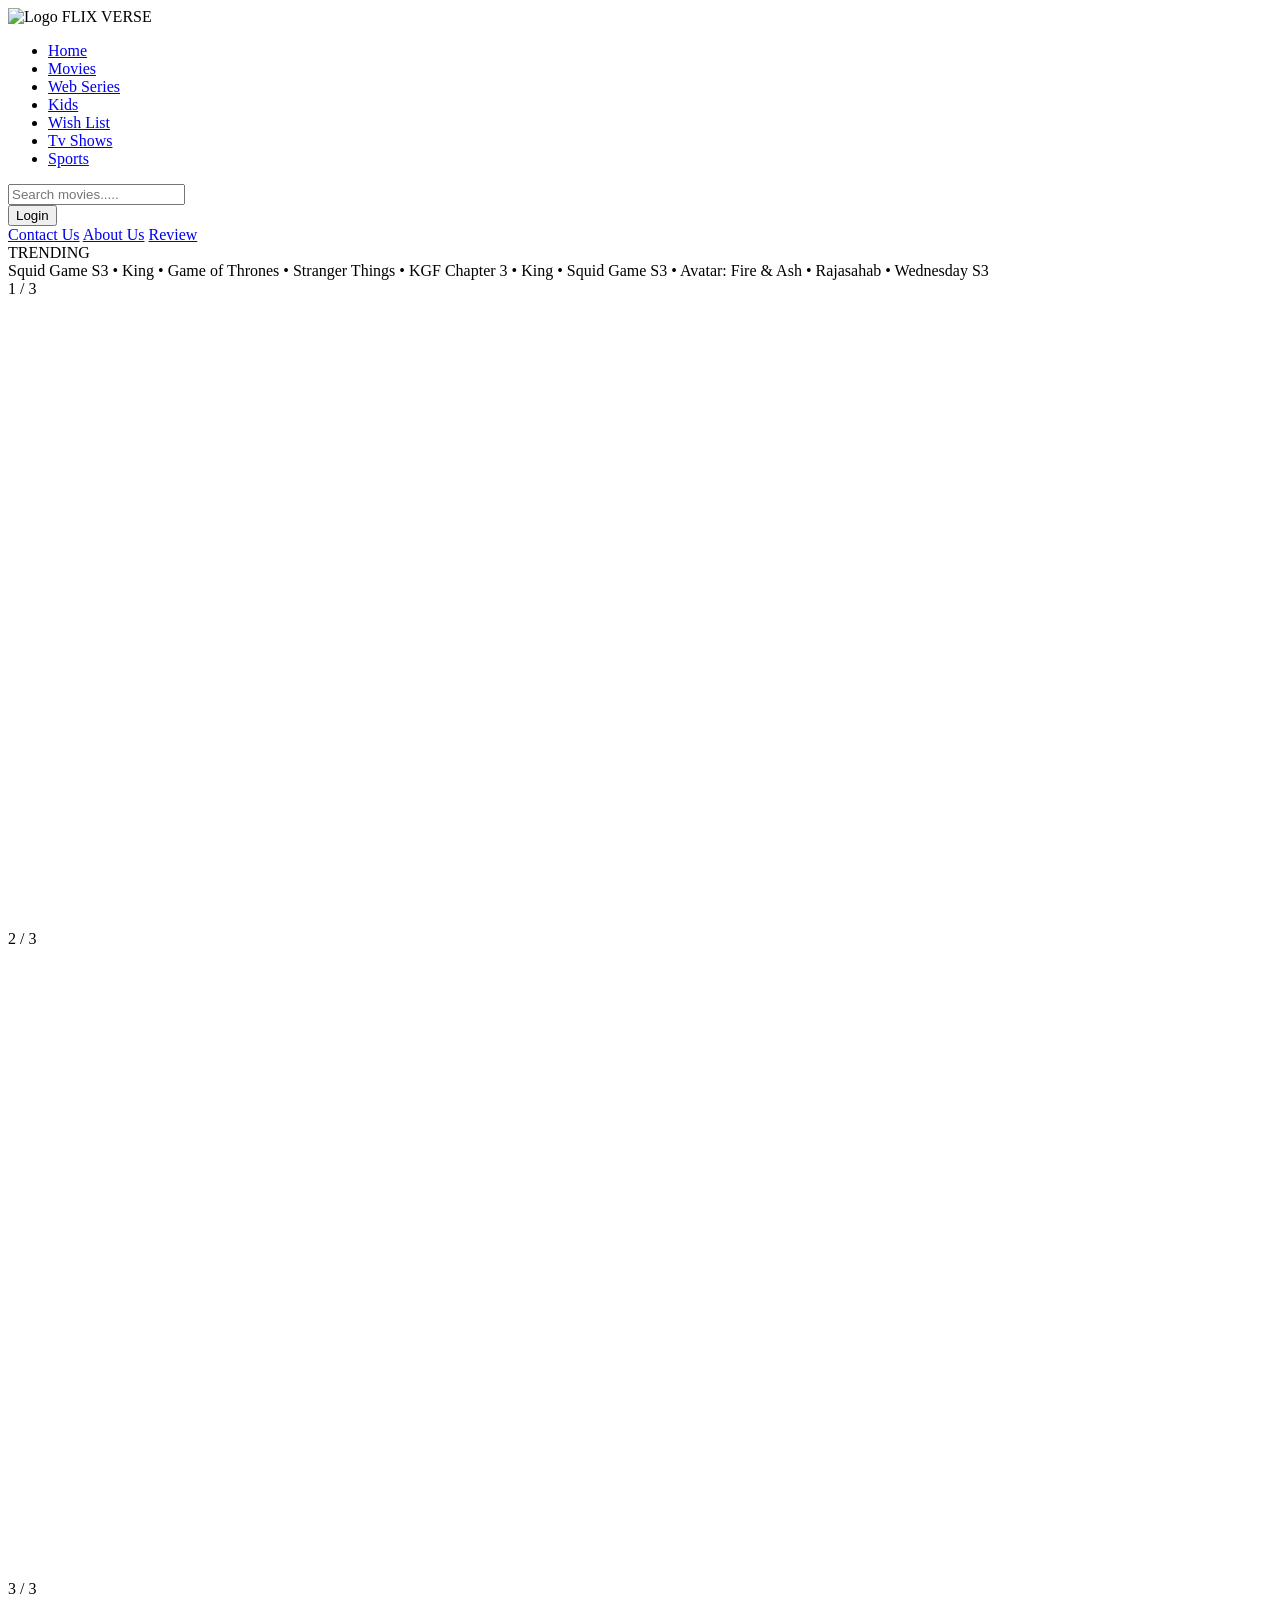
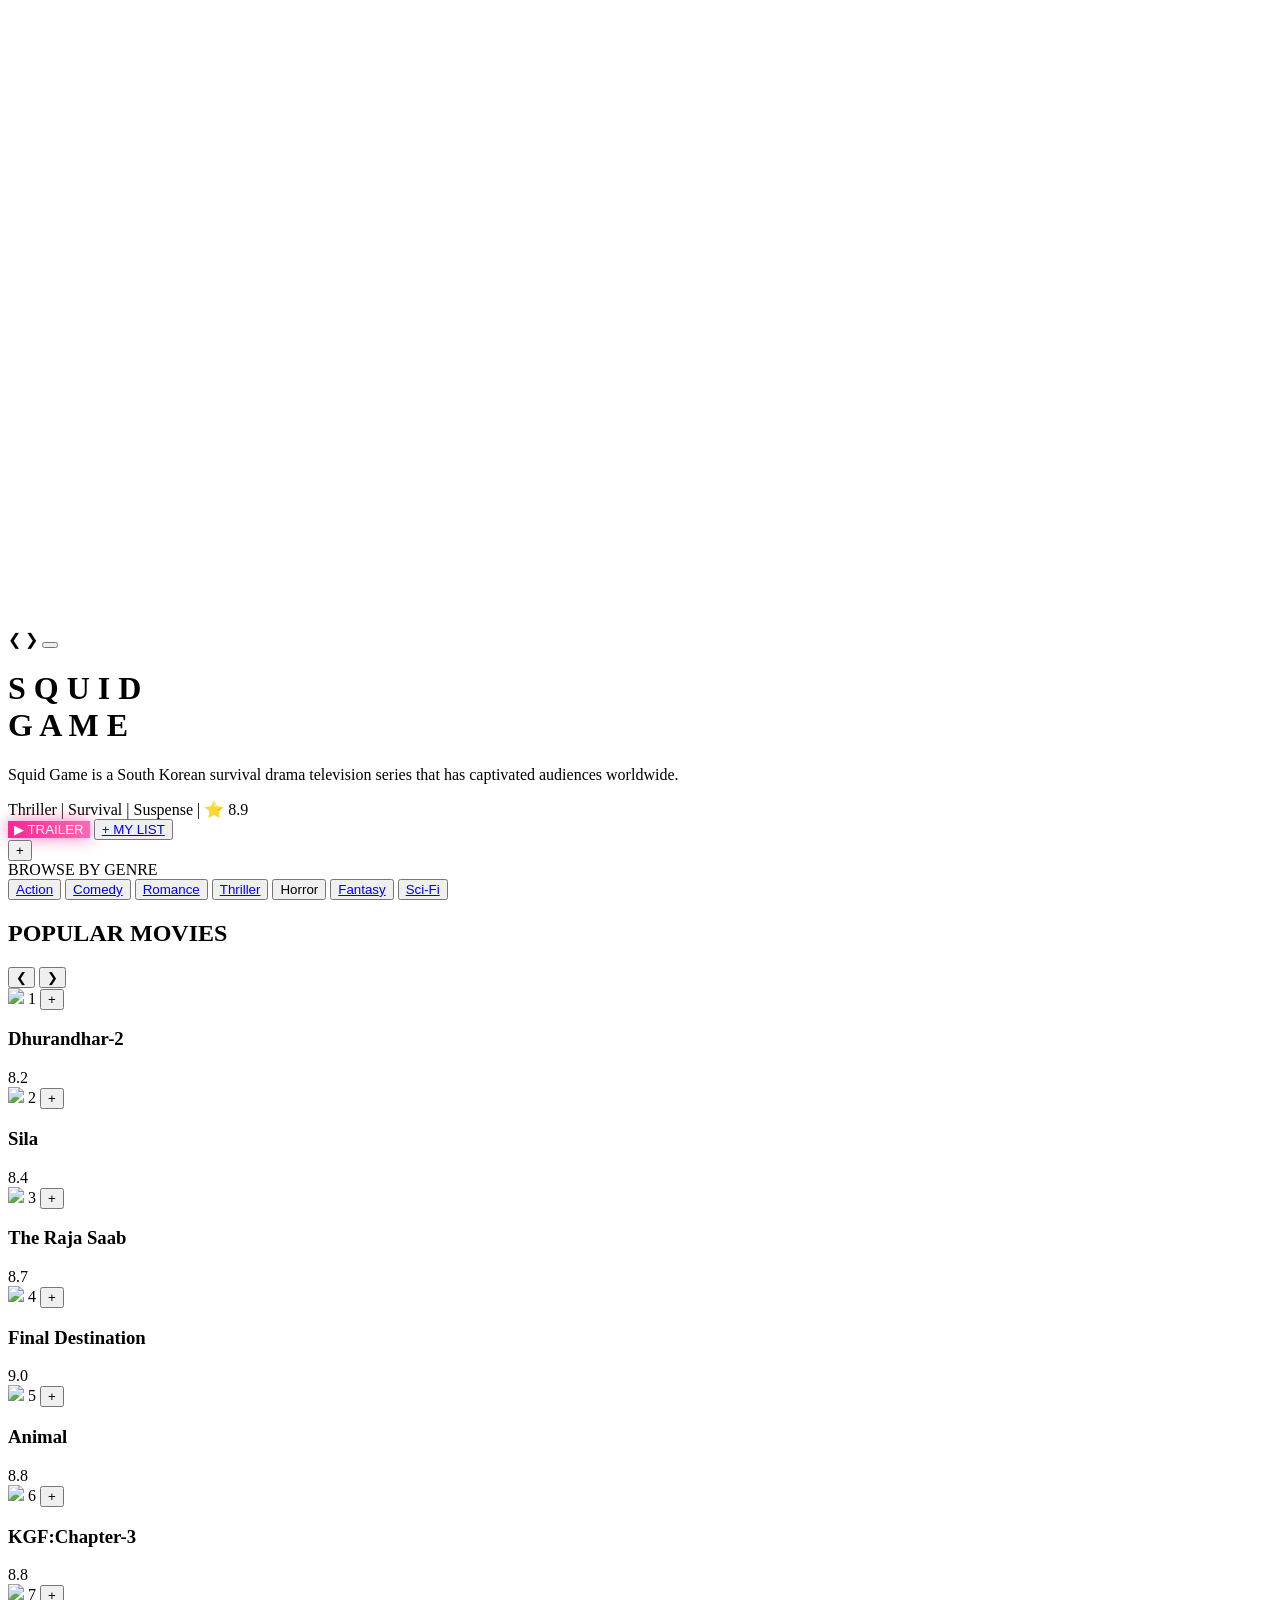
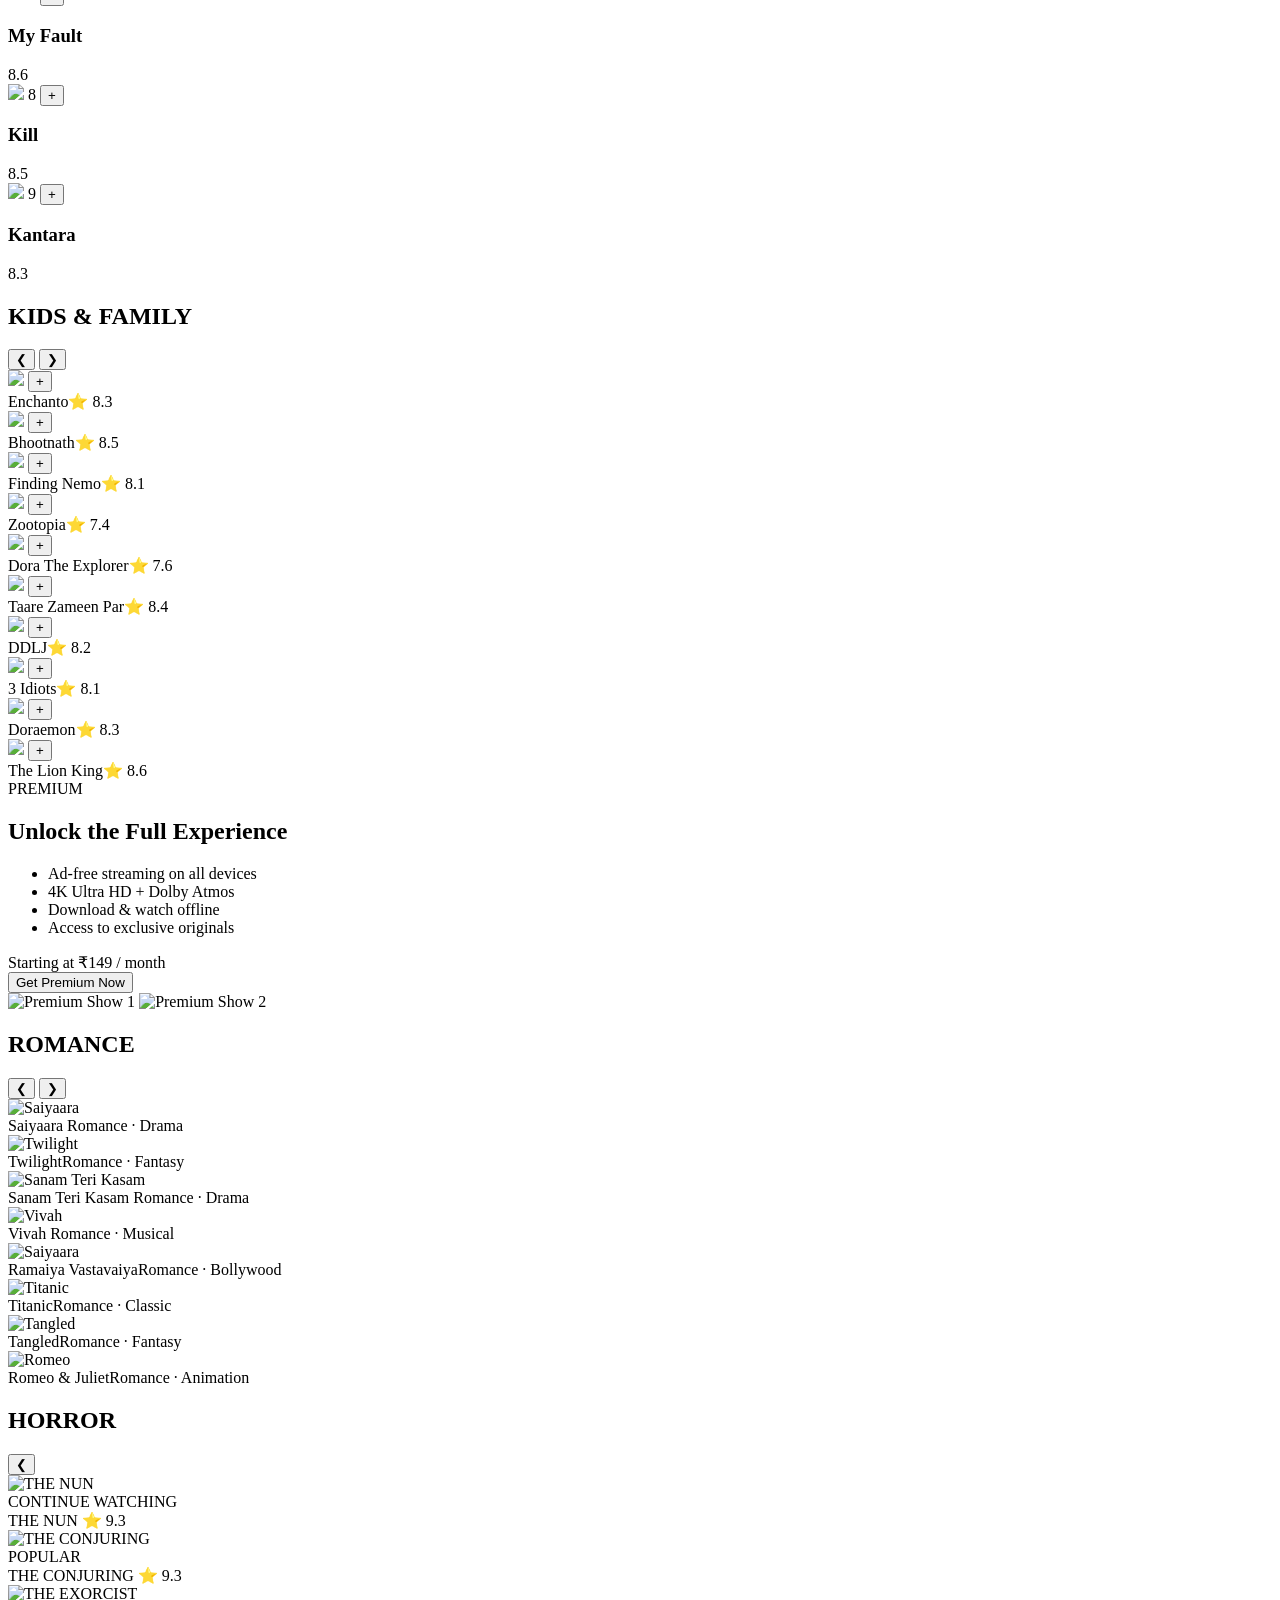
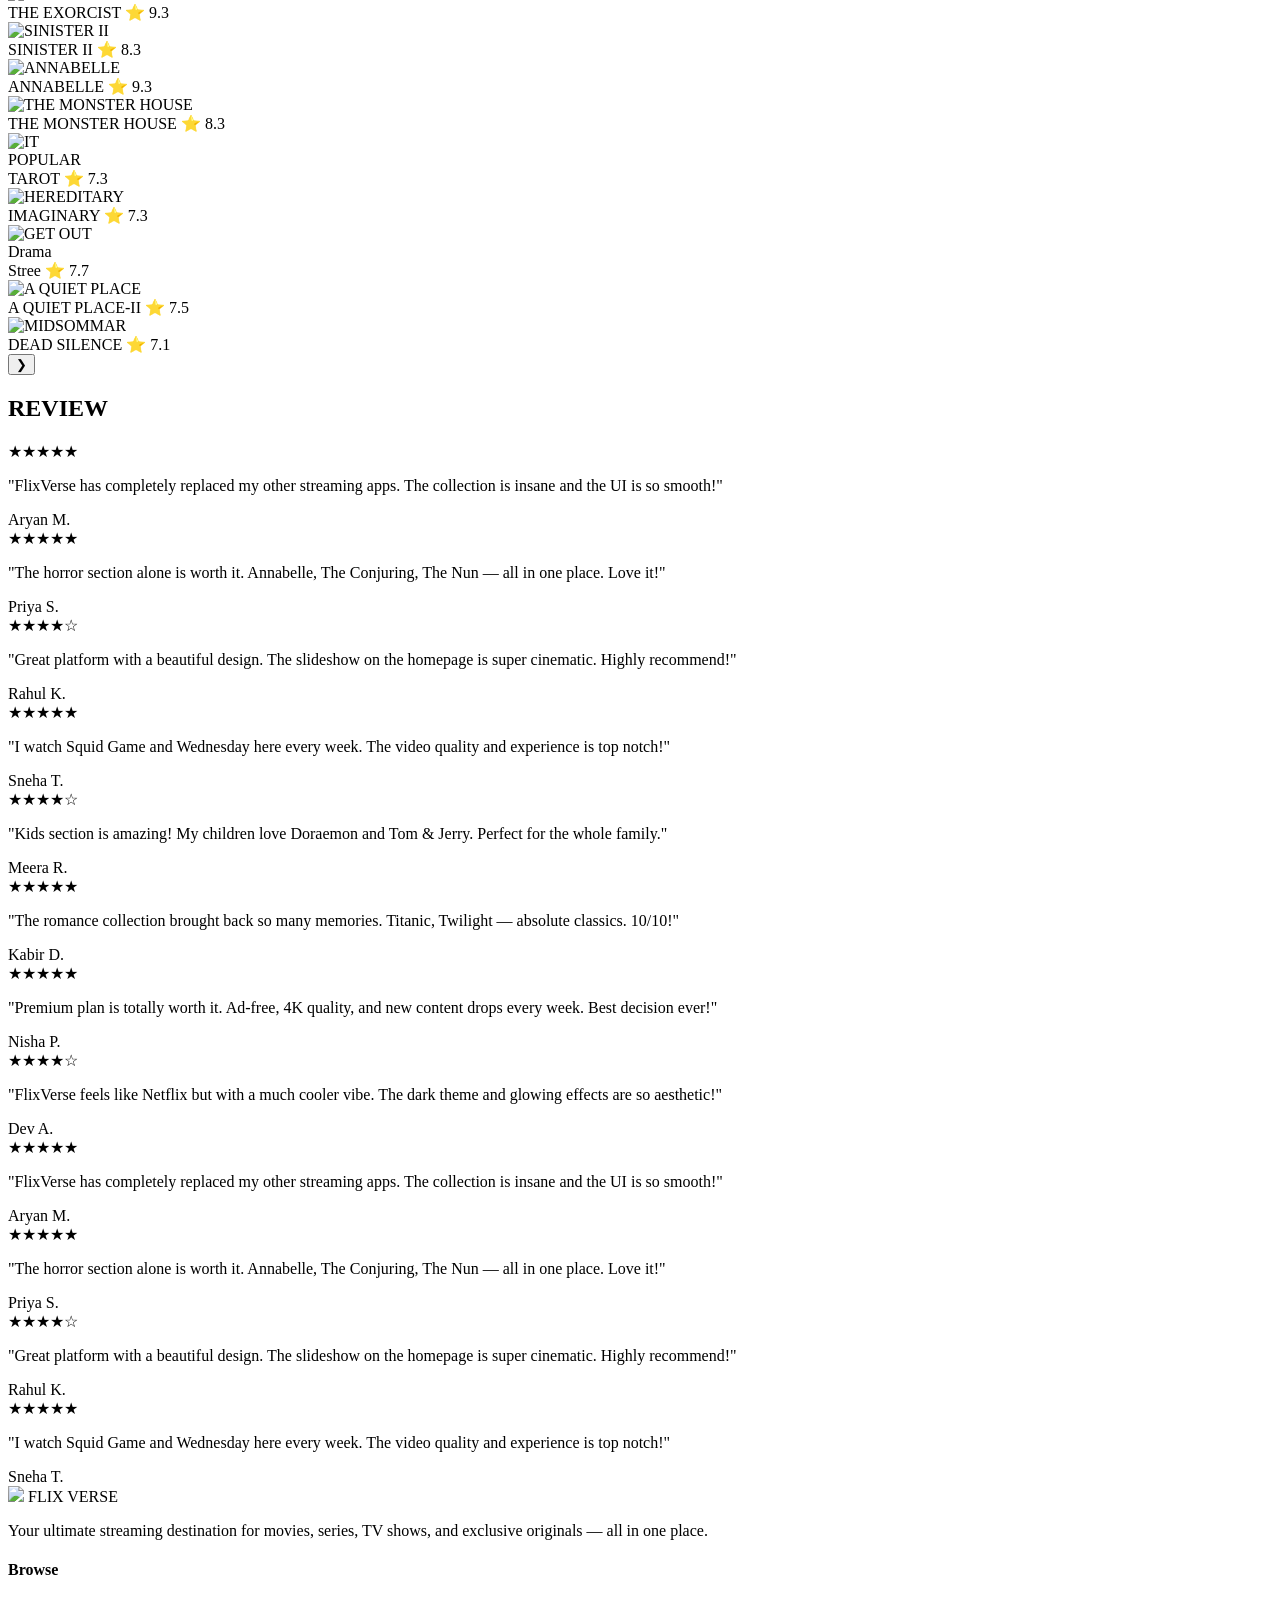
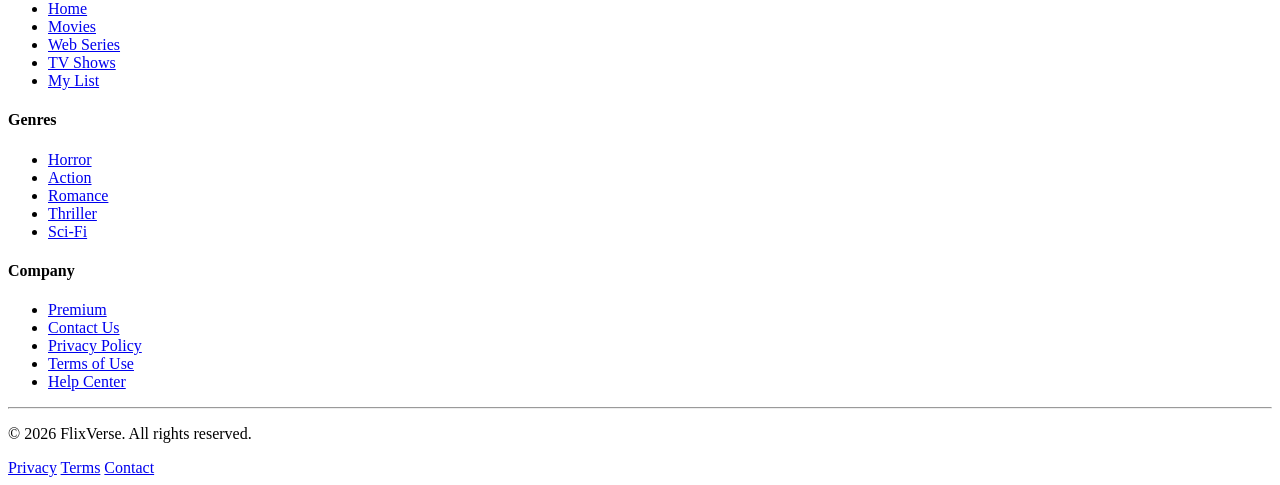
==== Index.html @ ac8c0b28 "Add files via upload" ====
<!DOCTYPE html>
<html lang="en">
<head>
    <title>FLIXVERSE - HOME</title>
    <link rel="stylesheet" href="CSS/Styleindex.css">
    <link rel="stylesheet" href="https://cdnjs.cloudflare.com/ajax/libs/font-awesome/7.0.1/css/all.min.css">
    <link href="https://fonts.googleapis.com/css2?family=Outfit:wght@300;400;600;800&display=swap" rel="stylesheet">
</head>
<body>
    <div class="box1">
        <img src="MEDIA/logo1.png" alt="Logo">
        <span class="flix">FLIX</span>
        <span class="verse">VERSE</span>
    
    <div class="nav">
      <ul>
        <li><a href="#home">Home</a></li>
        <li><a href="HTML/movies.html">Movies</a></li>
        <li id="ws"><a href="HTML/webseries.html">Web Series</a></li>
        <li><a href="HTML/kids.html">Kids</a></li>
        <li><a href="HTML/wishlist.html">Wish List</a></li>
        <li id="tv"><a href="HTML/tvshow.html">Tv Shows</a></li>
        <li><a href="HTML/sports.html">Sports</a></li>
      </ul>
    </div>

    <div class="search-box">
    <i class="fa-solid fa-magnifying-glass search-icon" id="searchToggle" onclick="toggleSearch()"></i>
    <input type="text" class="search-input" id="searchInput" placeholder="Search movies.....">
    </div>

    <div class="icon">
        <button class="btn1" onclick="window.location.href='html/login.html'">Login</button>
    </div>
<div class="menuicon" id="menuIcon" onclick="toggleMenu()">
    <i class="fa-solid fa-bars" id="menuBarsIcon"></i>
    <div class="menu-dropdown" id="menuDropdown">
    <a href="HTML/contact.html"><i class="fa-solid fa-phone"></i> Contact Us</a>
    <a href="HTML/aboutus.html"><i class="fa-solid fa-circle-info"></i> About Us</a>
    <a href="#reviews-section" onclick="scrollToReviews()"><i class="fa-solid fa-star"></i> Review</a>
    </div>
</div>
<!-- ........trending ticker starts............. -->
<div class="trending-ticker">
    <span class="ticker-label"><i class="fa-solid fa-fire"></i> TRENDING</span>
    <div class="ticker-wrap">
    <div class="ticker-track">
        <span>Squid Game S3</span>
        <span>•</span>
        <span>King</span>
        <span>•</span>
        <span>Game of Thrones</span>
        <span>•</span>
        <span>Stranger Things</span>
        <span>•</span>
        <span>KGF Chapter 3</span>
        <span>•</span>
        <span>King</span>
        <span>•</span>
        <span>Squid Game S3</span>
        <span>•</span>
        <span>Avatar: Fire & Ash</span>
        <span>•</span>
        <span>Rajasahab</span>
        <span>•</span>
        <span>Wednesday S3</span>
    </div>
    </div>
</div>
<!-- ...............trending tickers ends............. -->
<!-- ...........slide show starts............ -->
 <div class="box2">
  <div class="slideshow-container">
   <div class="mySlides fade">
    <div class="numbertext">1 / 3</div>
    <video src="MEDIA/squid game.MP4" autoplay muted id="video1" width="100%" height="100%" style="object-fit:cover;display:block;"></video>
    </div>

    <div class="mySlides fade">
     <div class="numbertext">2 / 3</div>
     <video src="MEDIA/kungfu4.MP4" muted id="video2" width="100%" height="100%" style="object-fit:cover;display:block;"></video>
    </div>

    <div class="mySlides fade">
     <div class="numbertext">3 / 3</div>
     <video src="MEDIA/wednesday.MOV" muted id="video3" width="100%" height="100%" style="object-fit:cover;display:block;"></video>
    </div>
    <a class="prev" onclick="changeHeroSlide(-1)">&#10094;</a>
    <a class="next" onclick="changeHeroSlide(1)">&#10095;</a>

    <!-- Audio toggle button -->
    <button class="slide-audio-btn" id="audioToggleBtn" onclick="toggleSlideAudio()" title="Toggle Audio">
        <i class="fa-solid fa-volume-xmark" id="audioIcon"></i>
    </button>
 </div>

<div class="slidecontent">
    <div class="squid-text">
    <h1 id="slide-title">S Q U I D <br> G A M E</h1>
    <p id="slide-desc">Squid Game is a South Korean survival drama television series that has captivated audiences worldwide. </p>
     <div class="mov-info-tag" id="slide-info">Thriller | Survival | Suspense | ⭐ 8.9</div>
    <div class="buttons">
    <button class="play" onclick="openTrailerModal()" style="background:linear-gradient(90deg,#ff2391,#ff69b4);border:none;color:white;box-shadow:0 0 16px rgba(255,35,145,0.6);">▶ TRAILER</button>
    <button class="list"><a href="HTML/wishlist.html">+ MY LIST</a></button>
    </div>
                    <button class="list" onclick="addToWishlist()" id="plus">+</button>
    </div>
    </div>
        <div class="hero-dots-center">
            <span class="hero-dot active" onclick="goHeroSlide(1)"></span>
            <span class="hero-dot" onclick="goHeroSlide(2)"></span>
            <span class="hero-dot" onclick="goHeroSlide(3)"></span>
        </div>
    </div>
    <!-- ..................Genre starts...............................  -->
<div class="box3">BROWSE BY GENRE</div>

<div class="box4">
  <div class="genre-slides">
    <button class="genre-slide">
        <i class="fa-solid fa-bolt"></i>
        <span><a href="HTML/movies.html">Action</a></span>
    </button>
    <button class="genre-slide">
        <i class="fa-solid fa-face-grin-squint-tears"></i>
        <span><a href="HTML/movies.html">Comedy</a></span>
    </button>
    <button class="genre-slide">
        <i class="fa-solid fa-heart"></i>
        <span><a href="HTML/movies.html">Romance</a></span>
    </button>
    <button class="genre-slide">
        <i class="fa-solid fa-masks-theater"></i>
        <span><a href="HTML/movies.html">Thriller</a></span>
    </button>
    <button class="genre-slide" onclick="scrollToHorror()">
        <i class="fa-solid fa-ghost"></i>
        <span>Horror</span>
    </button>
    <button class="genre-slide">
        <i class="fa-solid fa-hat-wizard"></i>
        <span><a href="HTML/movies.html">Fantasy</a></span>
    </button>
    <button class="genre-slide">
        <i class="fa-solid fa-robot"></i>
        <span><a href="HTML/movies.html">Sci-Fi</a></span>
    </button>
</div>
</div>
<!-- .............popular.starts............. -->
<div class="box5">
    <div class="section-row-header">
        <h2>POPULAR MOVIES</h2>
        <div class="section-nav-btns" id="navbtn">
            <button class="section-nav-btn" onclick="scrollSection('posterScroll', -1)">&#10094;</button>
            <button class="section-nav-btn" onclick="scrollSection('posterScroll', 1)">&#10095;</button>
        </div>
    </div>
    <div class="poster-scroll" id="posterScroll">

        <div class="poster-item">
            <div class="poster1">
                <img src="MEDIA/IMG_7596.JPG">
                <span class="rankno1">1</span>
                <button class="wishlist-plus-btn" onclick="addItemToWishlist('Dhurandhar','MEDIA/IMG_7596.JPG','8.2')">+</button>
            </div>
            <div class="movieinfo"><h3>Dhurandhar-2</h3>
                <div class="rating"><span class="star"><i class="fa-solid fa-star" style="color:rgb(255,221,0);"></i></span>8.2</div>
            </div>
        </div>

        <div class="poster-item">
            <div class="poster2">
                <img src="MEDIA/sila.jpeg">
                <span class="rankno">2</span>
                <button class="wishlist-plus-btn" onclick="addItemToWishlist('Sila','MEDIA/sila.jpeg','8.4')">+</button>
            </div>
            <div class="movieinfo"><h3>Sila</h3>
                <div class="rating"><span class="star"><i class="fa-solid fa-star" style="color:rgb(255,221,0);"></i></span>8.4</div>
            </div>
        </div>

        <div class="poster-item">
            <div class="poster3">
                <img src="MEDIA/toprated3.JPG">
                <span class="rankno">3</span>
                <button class="wishlist-plus-btn" onclick="addItemToWishlist('The Raja Saab','MEDIA/toprated3.JPG','8.7')">+</button>
            </div>
            <div class="movieinfo"><h3>The Raja Saab</h3>
                <div class="rating"><span class="star"><i class="fa-solid fa-star" style="color:rgb(255,221,0);"></i></span>8.7</div>
            </div>
        </div>

        <div class="poster-item">
            <div class="poster4">
                <img src="MEDIA/pre2.JPG">
                <span class="rankno">4</span>
                <button class="wishlist-plus-btn" onclick="addItemToWishlist('Final Destination','MEDIA/pre2.JPG','9.0')">+</button>
            </div>
            <div class="movieinfo"><h3>Final Destination</h3>
                <div class="rating"><span class="star"><i class="fa-solid fa-star" style="color:rgb(255,221,0);"></i></span>9.0</div>
            </div>
        </div>

        <div class="poster-item">
            <div class="poster5">
                <img src="MEDIA/toprated1.JPG">
                <span class="rankno">5</span>
                <button class="wishlist-plus-btn" onclick="addItemToWishlist('Animal','MEDIA/toprated1.JPG','8.8')">+</button>
            </div>
            <div class="movieinfo"><h3>Animal</h3>
                <div class="rating"><span class="star"><i class="fa-solid fa-star" style="color:rgb(255,221,0);"></i></span>8.8</div>
            </div>
        </div>

        <div class="poster-item">
            <div class="poster6">
                <img src="MEDIA/pstr-img1.png">
                <span class="rankno">6</span>
                <button class="wishlist-plus-btn" onclick="addItemToWishlist('KGF: Chapter-2','MEDIA/pstr-img1.png','8.8')">+</button>
            </div>
            <div class="movieinfo"><h3>KGF:Chapter-3</h3>
                <div class="rating"><span class="star"><i class="fa-solid fa-star" style="color:rgb(255,221,0);"></i></span>8.8</div>
            </div>
        </div>

        <div class="poster-item">
            <div class="poster7">
                <img src="MEDIA/My Fault.jpeg">
                <span class="rankno">7</span>
                <button class="wishlist-plus-btn" onclick="addItemToWishlist('Pushpa 2','MEDIA/toprated2.JPG','8.6')">+</button>
            </div>
            <div class="movieinfo"><h3>My Fault</h3>
                <div class="rating"><span class="star"><i class="fa-solid fa-star" style="color:rgb(255,221,0);"></i></span>8.6</div>
            </div>
        </div>

        <div class="poster-item">
            <div class="poster8">
                <img src="MEDIA/Kill.JPG">
                <span class="rankno">8</span>
                <button class="wishlist-plus-btn" onclick="addItemToWishlist('Stree 2','MEDIA/toprated4.JPG','8.5')">+</button>
            </div>
            <div class="movieinfo"><h3>Kill</h3>
                <div class="rating"><span class="star"><i class="fa-solid fa-star" style="color:rgb(255,221,0);"></i></span>8.5</div>
            </div>
        </div>

        <div class="poster-item">
            <div class="poster9">
                <img src="MEDIA/Kantara.JPG">
                <span class="rankno">9</span>
                <button class="wishlist-plus-btn" onclick="addItemToWishlist('Jawan','MEDIA/toprated5.JPG','8.3')">+</button>
            </div>
            <div class="movieinfo"><h3>Kantara</h3>
                <div class="rating"><span class="star"><i class="fa-solid fa-star" style="color:rgb(255,221,0);"></i></span>8.3</div>
            </div>
        </div>

    </div>
</div>
<!-- ..........kids section starts............... -->
<div class="box6">
    <div class="section-row-header kids-header">
        <h2>KIDS & FAMILY</h2>
        <div class="section-nav-btns">
            <button class="section-nav-btn pink" onclick="scrollSection('kidsScroll', -1)">&#10094;</button>
            <button class="section-nav-btn pink" onclick="scrollSection('kidsScroll', 1)">&#10095;</button>
        </div>
    </div>
    <div class="box6kids">
        <div class="movposkid" id="kidsScroll">
        <div class="kid-card">
        <img src="MEDIA/kid9.JPG">
        <button class="wishlist-plus-btn" onclick="addItemToWishlist('Enchanto','MEDIA/kid9.JPG','8.3')">+</button>
        <div class="kid-info"><span>Enchanto</span><span class="kid-rating">⭐ 8.3</span></div>
        </div>
        <div class="kid-card">
        <img src="MEDIA/kid1 (3).JPG">
        <button class="wishlist-plus-btn" onclick="addItemToWishlist('Bhootnath','MEDIA/kid1 (3).JPG','8.5')">+</button>
                <div class="kid-info"><span>Bhootnath</span><span class="kid-rating">⭐ 8.5</span></div>
            </div>
            <div class="kid-card">
                <img src="MEDIA/nemo.jpeg">
                <button class="wishlist-plus-btn" onclick="addItemToWishlist('Finding Nemo','MEDIA/nemo.jpeg','8.1')">+</button>
                <div class="kid-info"><span>Finding Nemo</span><span class="kid-rating">⭐ 8.1</span></div>
            </div>
            <div class="kid-card">
                <img src="MEDIA/kid1 (4).JPG">
                <button class="wishlist-plus-btn" onclick="addItemToWishlist('Zootopia','MEDIA/kid1 (4).JPG','7.4')">+</button>
                <div class="kid-info"><span>Zootopia</span><span class="kid-rating">⭐ 7.4</span></div>
            </div>
            <div class="kid-card">
                <img src="MEDIA/dora.jpeg">
                <button class="wishlist-plus-btn" onclick="addItemToWishlist('Tangled','MEDIA/dora.jpeg','7.6')">+</button>
                <div class="kid-info"><span>Dora The Explorer</span><span class="kid-rating">⭐ 7.6</span></div>
            </div>
            <div class="kid-card">
                <img src="MEDIA/kid1 (6).JPG">
                <button class="wishlist-plus-btn" onclick="addItemToWishlist('Taare Zameen Par','MEDIA/kid1 (6).JPG','8.4')">+</button>
                <div class="kid-info"><span>Taare Zameen Par</span><span class="kid-rating">⭐ 8.4</span></div>
            </div>
            <div class="kid-card">
                <img src="MEDIA/kid1 (1).JPG">
                <button class="wishlist-plus-btn" onclick="addItemToWishlist('DDLJ','MEDIA/kid1 (1).JPG','8.2')">+</button>
                <div class="kid-info"><span>DDLJ</span><span class="kid-rating">⭐ 8.2</span></div>
            </div>
            <div class="kid-card">
                <img src="MEDIA/IMG_7895.JPG.jpeg">
                <button class="wishlist-plus-btn" onclick="addItemToWishlist('3 Idiots','MEDIA/IMG_7895.JPG.jpeg','8.1')">+</button>
                <div class="kid-info"><span>3 Idiots</span><span class="kid-rating">⭐ 8.1</span></div>
            </div>
            <div class="kid-card">
                <img src="MEDIA/doremon.jpeg">
                <button class="wishlist-plus-btn" onclick="addItemToWishlist('Doraemon','MEDIA/doremon.jpeg','8.3')">+</button>
                <div class="kid-info"><span>Doraemon</span><span class="kid-rating">⭐ 8.3</span></div>
            </div>
            <div class="kid-card">
                <img src="MEDIA/wsh 4.JPG">
                <button class="wishlist-plus-btn" onclick="addItemToWishlist('Dragon Ball Z','MEDIA/goku.jpeg','8.6')">+</button>
                <div class="kid-info"><span>The Lion King</span><span class="kid-rating">⭐ 8.6</span></div>
            </div>
        </div>
    </div>
</div>
<!-- ...................premiumbarstarts.................... -->
<div class="box7">
    <div class="premium-left">
        <div class="premium-badge"><i class="fa-solid fa-crown"></i> PREMIUM</div>
        <h2 class="premium-title">Unlock the Full Experience</h2>
        <ul class="premium-offers">
            <li><i class="fa-solid fa-check"></i> Ad-free streaming on all devices</li>
            <li id="pregap"><i class="fa-solid fa-check"></i> 4K Ultra HD + Dolby Atmos</li>
            <li><i class="fa-solid fa-check"></i> Download & watch offline</li>
            <li><i class="fa-solid fa-check"></i> Access to exclusive originals</li>
        </ul>
        <div class="premium-price">Starting at <span>₹149 / month</span></div>
        <button class="premium-cta" onclick="window.location.href='HTML/premium.html'">Get Premium Now</button>
    </div>
    <div class="premium-right">
        <img src="MEDIA/series1.JPG" alt="Premium Show 1" class="premium-img">
        <img src="MEDIA/premium1.JPG" alt="Premium Show 2" class="premium-img">
    </div>
</div>
<!-- .............................premiumends............................ -->
<!-- ............................romance sec starts........................... -->
<div class="romance-row-section">
    <div class="romance-row-header">
        <h2 class="romance-row-title">ROMANCE</h2>
        <div class="romance-row-btns">
            <button class="romance-scroll-btn" onclick="scrollRomanceRow(-1)">&#10094;</button>
            <button class="romance-scroll-btn" onclick="scrollRomanceRow(1)">&#10095;</button>
        </div>
    </div>
    <div class="romance-row-track" id="romanceRowTrack">

        <div class="rom-card" onclick="playRomVideo('MEDIA/saiyaara vid.mp4','MEDIA/wsh 3.JPG')">
            <img src="MEDIA/wsh 3.JPG" alt="Saiyaara">
            <div class="rom-overlay"><i class="fa-solid fa-play"></i></div>
            <div class="rom-info"><span class="rom-title">Saiyaara</span>
            <span class="rom-genre">Romance · Drama</span></div>
        </div>

        <div class="rom-card" onclick="playRomVideo('MEDIA/twilight video.mp4','MEDIA/rom2.JPG')">
            <img src="MEDIA/rom2.JPG" alt="Twilight">
            <div class="rom-overlay"><i class="fa-solid fa-play"></i></div>
            <div class="rom-info"><span class="rom-title">Twilight</span><span class="rom-genre">Romance · Fantasy</span></div>
        </div>

        <div class="rom-card" onclick="playRomVideo('MEDIA/stk vid.mp4','MEDIA/f1 (4).JPG')">
            <img src="MEDIA/f1 (4).JPG" alt="Sanam Teri Kasam">
            <div class="rom-overlay"><i class="fa-solid fa-play"></i></div>
            <div class="rom-info"><span class="rom-title">Sanam Teri Kasam</span>
            <span class="rom-genre">Romance · Drama</span></div>
        </div>

        <div class="rom-card" onclick="playRomVideo('MEDIA/vivah vid.mp4','MEDIA/f1 (6).JPG')">
            <img src="MEDIA/f1 (6).JPG" alt="Vivah">
            <div class="rom-overlay"><i class="fa-solid fa-play"></i></div>
            <div class="rom-info"><span class="rom-title">Vivah</span>
            <span class="rom-genre">Romance · Musical</span></div>
        </div>

        <div class="rom-card" onclick="playRomVideo('MEDIA/rv vid.mp4','MEDIA/rom1.jpeg')">
            <img src="MEDIA/rom1.jpeg" alt="Saiyaara">
            <div class="rom-overlay"><i class="fa-solid fa-play"></i></div>
            <div class="rom-info"><span class="rom-title">Ramaiya Vastavaiya</span><span class="rom-genre">Romance · Bollywood</span></div>
        </div>

        <div class="rom-card" onclick="playRomVideo('MEDIA/titanic.mp4','MEDIA/movies6.JPG')">
            <img src="MEDIA/movies6.JPG" alt="Titanic">
            <div class="rom-overlay"><i class="fa-solid fa-play"></i></div>
            <div class="rom-info"><span class="rom-title">Titanic</span><span class="rom-genre">Romance · Classic</span></div>
        </div>

        <div class="rom-card" onclick="playRomVideo('MEDIA/TANGLED.mp4','MEDIA/kid1 (5).JPG')">
            <img src="MEDIA/kid1 (5).JPG" alt="Tangled">
            <div class="rom-overlay"><i class="fa-solid fa-play"></i></div>
            <div class="rom-info"><span class="rom-title">Tangled</span><span class="rom-genre">Romance · Fantasy</span></div>
        </div>

        <div class="rom-card" onclick="playRomVideo('MEDIA/twilight.mp4','MEDIA/rom7.jpeg')">
            <img src="MEDIA/rom7.jpeg" alt="Romeo">
            <div class="rom-overlay"><i class="fa-solid fa-play"></i></div>
            <div class="rom-info"><span class="rom-title">Romeo &amp; Juliet</span><span class="rom-genre">Romance · Animation</span></div>
        </div>

    </div>
</div>
<!--  .............romance row ends............... -->
<!-- .............horror starts.................. -->
    <section class="movies" id="horror-section">
        <h2 class="section-title">HORROR</h2>

        <div class="horror-slider-wrapper">
            <button class="horror-prev" onclick="scrollHorror(-1)">&#10094;</button>

            <div class="movie-row" id="horrorRow">
                <div class="movie-card" data-rank="1">
                    <div class="poster-container" onclick="triggerHorror(this)">
                        <img src="MEDIA/ho1.JPG" alt="THE NUN" class="poster">
                        <div class="movie-tag">CONTINUE WATCHING</div>
                        <div class="horror-overlay"></div>
                    </div>
                    <div class="movie-info">
                        <span class="movie-title">THE NUN</span>
                        <span class="movie-rating">⭐ 9.3</span>
                    </div>
                </div>

                <div class="movie-card" data-rank="2">
                    <div class="poster-container" onclick="triggerHorror(this)">
                        <img src="MEDIA/ho2.JPG" alt="THE CONJURING" class="poster">
                        <div class="movie-tag">POPULAR</div>
                        <div class="horror-overlay"></div>
                    </div>
                    <div class="movie-info">
                        <span class="movie-title">THE CONJURING</span>
                        <span class="movie-rating">⭐ 9.3</span>
                    </div>
                </div>

                <div class="movie-card" data-rank="3">
                    <div class="poster-container" onclick="triggerHorror(this)">
                        <img src="MEDIA/ho3.JPG" alt="THE EXORCIST">
                        <div class="horror-overlay"></div>
                    </div>
                    <div class="movie-info">
                        <span class="movie-title">THE EXORCIST</span>
                        <span class="movie-rating">⭐ 9.3</span>
                    </div>
                </div>

                <div class="movie-card" data-rank="4">
                    <div class="poster-container" onclick="triggerHorror(this)">
                        <img src="MEDIA/ho4.JPG" alt="SINISTER II">
                        <div class="horror-overlay"></div>
                    </div>
                    <div class="movie-info">
                        <span class="movie-title">SINISTER II</span>
                        <span class="movie-rating">⭐ 8.3</span>
                    </div>
                </div>

                <div class="movie-card" data-rank="5">
                    <div class="poster-container" onclick="triggerHorror(this)">
                        <img src="MEDIA/ho5.JPG" alt="ANNABELLE">
                        <div class="horror-overlay"></div>
                    </div>
                    <div class="movie-info">
                        <span class="movie-title">ANNABELLE</span>
                        <span class="movie-rating">⭐ 9.3</span>
                    </div>
                </div>

<div class="movie-card" data-rank="6">
    <div class="poster-container" onclick="triggerHorror(this)">
    <img src="MEDIA/ho6.JPG" alt="THE MONSTER HOUSE">
        <div class="horror-overlay"></div>
    </div>
    <div class="movie-info">
    <span class="movie-title">THE MONSTER HOUSE</span>
        <span class="movie-rating">⭐ 8.3</span>
        </div>
    </div>

                <div class="movie-card" data-rank="7">
                    <div class="poster-container" onclick="triggerHorror(this)">
                        <img src="MEDIA/ho7.JPG" alt="IT">
                        <div class="movie-tag">POPULAR</div>
                        <div class="horror-overlay"></div>
                    </div>
                    <div class="movie-info">
                        <span class="movie-title">TAROT</span>
                        <span class="movie-rating">⭐ 7.3</span>
                    </div>
                </div>

                <div class="movie-card" data-rank="8">
                    <div class="poster-container" onclick="triggerHorror(this)">
                        <img src="MEDIA/ho8.JPG" alt="HEREDITARY">
                        <div class="horror-overlay"></div>
                    </div>
                    <div class="movie-info">
                        <span class="movie-title">IMAGINARY</span>
                        <span class="movie-rating">⭐ 7.3</span>
                    </div>
                </div>

                <div class="movie-card" data-rank="9">
                    <div class="poster-container" onclick="triggerHorror(this)">
                        <img src="MEDIA/kid1 (2).JPG" alt="GET OUT">
                        <div class="movie-tag">Drama</div>
                        <div class="horror-overlay"></div>
                    </div>
                    <div class="movie-info">
                        <span class="movie-title">Stree</span>
                        <span class="movie-rating">⭐ 7.7</span>
                    </div>
                </div>

                <div class="movie-card" data-rank="10">
                    <div class="poster-container" onclick="triggerHorror(this)">
                        <img src="MEDIA/ho10.jpeg" alt="A QUIET PLACE">
                        <div class="horror-overlay"></div>
                    </div>
                    <div class="movie-info">
                        <span class="movie-title">A QUIET PLACE-II</span>
                        <span class="movie-rating">⭐ 7.5</span>
                    </div>
                </div>

                <div class="movie-card" data-rank="11">
                    <div class="poster-container" onclick="triggerHorror(this)">
                        <img src="MEDIA/HO11.jpeg" alt="MIDSOMMAR">
                        <div class="horror-overlay"></div>
                    </div>
                    <div class="movie-info">
                        <span class="movie-title">DEAD SILENCE</span>
                        <span class="movie-rating">⭐ 7.1</span>
                    </div>
                </div>

            </div>

            <button class="horror-next" onclick="scrollHorror(1)">&#10095;</button>
        </div>
    </section>
<!-- ...............horror ends..................... -->

<!-- ══════════ REVIEWS SECTION ══════════ -->
<section class="reviews-section" id="reviews-section">
    <div class="reviews-header">
        <h2><i class="fa-solid fa-comments"></i> REVIEW</h2>
    </div>
    <div class="reviews-track-wrap">
        <div class="reviews-track">

            <div class="review-card">
                <div class="review-stars">★★★★★</div>
                <p class="review-text">"FlixVerse has completely replaced my other streaming apps. The collection is insane and the UI is so smooth!"</p>
                <div class="review-author"><img src="MEDIA/logo1.png" alt=""><span>Aryan M.</span></div>
            </div>

            <div class="review-card">
                <div class="review-stars">★★★★★</div>
                <p class="review-text">"The horror section alone is worth it. Annabelle, The Conjuring, The Nun — all in one place. Love it!"</p>
                <div class="review-author"><img src="MEDIA/logo1.png" alt=""><span>Priya S.</span></div>
            </div>

            <div class="review-card">
                <div class="review-stars">★★★★☆</div>
                <p class="review-text">"Great platform with a beautiful design. The slideshow on the homepage is super cinematic. Highly recommend!"</p>
                <div class="review-author"><img src="MEDIA/logo1.png" alt=""><span>Rahul K.</span></div>
            </div>

            <div class="review-card">
                <div class="review-stars">★★★★★</div>
                <p class="review-text">"I watch Squid Game and Wednesday here every week. The video quality and experience is top notch!"</p>
                <div class="review-author"><img src="MEDIA/logo1.png" alt=""><span>Sneha T.</span></div>
            </div>

            <div class="review-card">
                <div class="review-stars">★★★★☆</div>
                <p class="review-text">"Kids section is amazing! My children love Doraemon and Tom & Jerry. Perfect for the whole family."</p>
                <div class="review-author"><img src="MEDIA/logo1.png" alt=""><span>Meera R.</span></div>
            </div>

            <div class="review-card">
                <div class="review-stars">★★★★★</div>
                <p class="review-text">"The romance collection brought back so many memories. Titanic, Twilight — absolute classics. 10/10!"</p>
                <div class="review-author"><img src="MEDIA/logo1.png" alt=""><span>Kabir D.</span></div>
            </div>

            <div class="review-card">
                <div class="review-stars">★★★★★</div>
                <p class="review-text">"Premium plan is totally worth it. Ad-free, 4K quality, and new content drops every week. Best decision ever!"</p>
                <div class="review-author"><img src="MEDIA/logo1.png" alt=""><span>Nisha P.</span></div>
            </div>

            <div class="review-card">
                <div class="review-stars">★★★★☆</div>
                <p class="review-text">"FlixVerse feels like Netflix but with a much cooler vibe. The dark theme and glowing effects are so aesthetic!"</p>
                <div class="review-author"><img src="MEDIA/logo1.png" alt=""><span>Dev A.</span></div>
            </div>

            <!-- Duplicate set for seamless loop -->
            <div class="review-card">
                <div class="review-stars">★★★★★</div>
                <p class="review-text">"FlixVerse has completely replaced my other streaming apps. The collection is insane and the UI is so smooth!"</p>
                <div class="review-author"><img src="MEDIA/logo1.png" alt=""><span>Aryan M.</span></div>
            </div>
            <div class="review-card">
                <div class="review-stars">★★★★★</div>
                <p class="review-text">"The horror section alone is worth it. Annabelle, The Conjuring, The Nun — all in one place. Love it!"</p>
                <div class="review-author"><img src="MEDIA/logo1.png" alt=""><span>Priya S.</span></div>
            </div>
            <div class="review-card">
                <div class="review-stars">★★★★☆</div>
                <p class="review-text">"Great platform with a beautiful design. The slideshow on the homepage is super cinematic. Highly recommend!"</p>
                <div class="review-author"><img src="MEDIA/logo1.png" alt=""><span>Rahul K.</span></div>
            </div>
            <div class="review-card">
                <div class="review-stars">★★★★★</div>
                <p class="review-text">"I watch Squid Game and Wednesday here every week. The video quality and experience is top notch!"</p>
                <div class="review-author"><img src="MEDIA/logo1.png" alt=""><span>Sneha T.</span></div>
            </div>

        </div>
    </div>
</section>
<!-- ── Romance Video Modal ── -->
<div id="romModal" onclick="if(event.target===this)closeRomVideo()" style="
    display:none;position:fixed;inset:0;z-index:9999;
    background:rgba(6,0,16,0.93);backdrop-filter:blur(12px);
    align-items:center;justify-content:center;">
    <div style="position:relative;width:min(880px,94vw);border-radius:16px;overflow:hidden;
        box-shadow:0 0 60px rgba(255,35,145,0.3),0 0 30px rgba(33,150,243,0.2);
        border:1px solid rgba(255,35,145,0.35);">
        <!-- Thumbnail header with cross -->
        <div id="romModalHeader" style="
            position:relative;height:120px;background-size:cover;background-position:center;
            display:flex;align-items:flex-start;justify-content:flex-end;padding:12px;">
            <div style="position:absolute;inset:0;background:linear-gradient(to bottom,rgba(6,0,16,0.5),rgba(6,0,16,0.85));"></div>
            <button onclick="closeRomVideo()" style="
                position:relative;z-index:2;background:rgba(255,35,145,0.9);border:none;
                color:white;width:38px;height:38px;border-radius:50%;font-size:17px;
                cursor:pointer;display:flex;align-items:center;justify-content:center;
                box-shadow:0 0 14px #ff2391;transition:transform 0.2s,background 0.2s;"
                onmouseover="this.style.background='#ff2391';this.style.transform='scale(1.15)'"
                onmouseout="this.style.background='rgba(255,35,145,0.9)';this.style.transform='scale(1)'">
                <i class="fa-solid fa-xmark"></i>
            </button>
        </div>
        <video id="romVideoPlayer" controls autoplay
            style="width:100%;display:block;background:#000;max-height:72vh;">
        </video>
    </div>
</div>

<script src="JS/Script.js"></script>

<!-- ── Trailer Modal ── -->
<div id="trailerModal" onclick="if(event.target===this)closeTrailer()" style="
    display:none;position:fixed;inset:0;z-index:10000;
    background:rgba(6,0,16,0.95);backdrop-filter:blur(14px);
    align-items:center;justify-content:center;">
    <div style="position:relative;width:min(900px,95vw);border-radius:16px;overflow:hidden;
        box-shadow:0 0 60px rgba(255,35,145,0.4);border:1px solid rgba(255,35,145,0.4);">
        <button onclick="closeTrailer()" style="
            position:absolute;top:12px;right:12px;z-index:2;
            background:rgba(255,35,145,0.9);border:none;color:white;
            width:38px;height:38px;border-radius:50%;font-size:17px;
            cursor:pointer;display:flex;align-items:center;justify-content:center;
            box-shadow:0 0 14px #ff2391;">
            <i class="fa-solid fa-xmark"></i>
        </button>
        <video id="trailerPlayer" controls autoplay
            style="width:100%;display:block;background:#000;max-height:75vh;">
        </video>
    </div>
</div>

<!-- ══════════ SITE FOOTER ══════════ -->
<footer class="site-footer">
 <div class="footer-grid">
  <div class="footer-brand">
    <div class="footer-logo">
        <img src="MEDIA/logo1.png" class="logof">
     <span class="flix">FLIX</span> <span>VERSE</span>
    </div>
    <p>Your ultimate streaming destination for movies, series, TV shows, and exclusive originals — all in one place.</p>
    <div class="footer-socials">
    <a href="https://www.instagram.com." class="footer-social-btn"><i class="fa-brands fa-instagram"></i></a>
    <a href="https://x.com" class="footer-social-btn"><i class="fa-brands fa-x-twitter"></i></a>
    <a href="https://www.youtube.com" class="footer-social-btn"><i class="fa-brands fa-youtube"></i></a>
    <a href="https://www.facebook.com" class="footer-social-btn"><i class="fa-brands fa-facebook-f"></i></a>
    </div>
   </div>

<div class="footer-col">
 <h4>Browse</h4>
            <ul>
                <li><a href="#home">Home</a></li>
                <li><a href="HTML/movies.html">Movies</a></li>
                <li><a href="HTML/webseries.html">Web Series</a></li>
                <li><a href="HTML/tvshow.html">TV Shows</a></li>
                <li><a href="HTML/wishlist.html">My List</a></li>
            </ul>
</div>
<div class="footer-col">
  <h4>Genres</h4>
            <ul>
                <li><a href="#horror-section">Horror</a></li>
                <li><a href="HTML/movies.html">Action</a></li>
                <li><a href="HTML/movies.html">Romance</a></li>
                <li><a href="HTML/movies.html">Thriller</a></li>
                <li><a href="HTML/movies.html">Sci-Fi</a></li>
            </ul>
</div>
<div class="footer-col">
 <h4>Company</h4>
            <ul>
                <li><a href="HTML/premium.html">Premium</a></li>
                <li><a href="HTML/contact.html">Contact Us</a></li>
                <li><a href="HTML/privacy.html">Privacy Policy</a></li>
                <li><a href="HTML/terms.html">Terms of Use</a></li>
                <li><a href="HTML/privacy.html">Help Center</a></li>
            </ul>
</div>
</div>
<hr class="footer-divider">
<div class="footer-bottom">
 <p>&copy; 2026 <span>FlixVerse</span>. All rights reserved.</p>
    <div class="footer-bottom-links">
            <a href="HTML/privacy.html">Privacy</a>
            <a href="HTML/terms.html">Terms</a>
            <a href="HTML/contact.html">Contact</a>
    </div>
</div>
</footer>
</body>
</html>
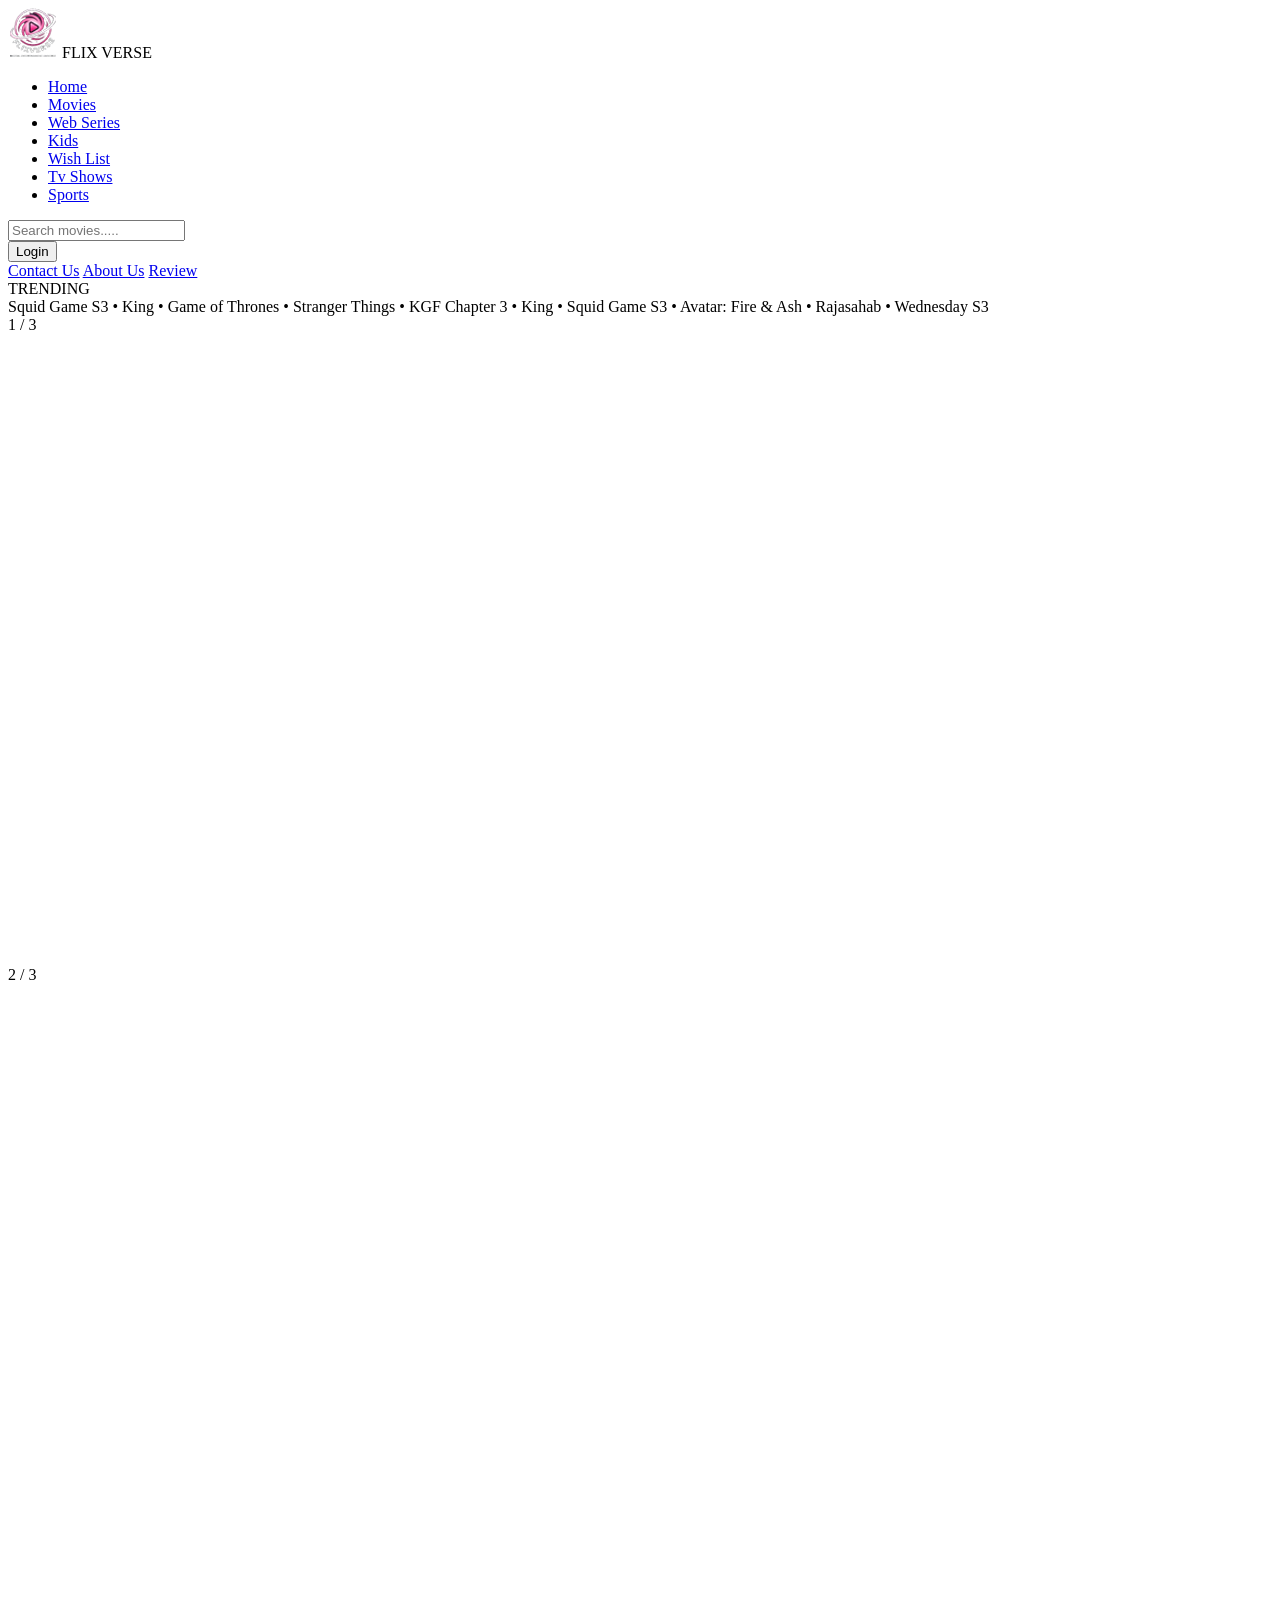
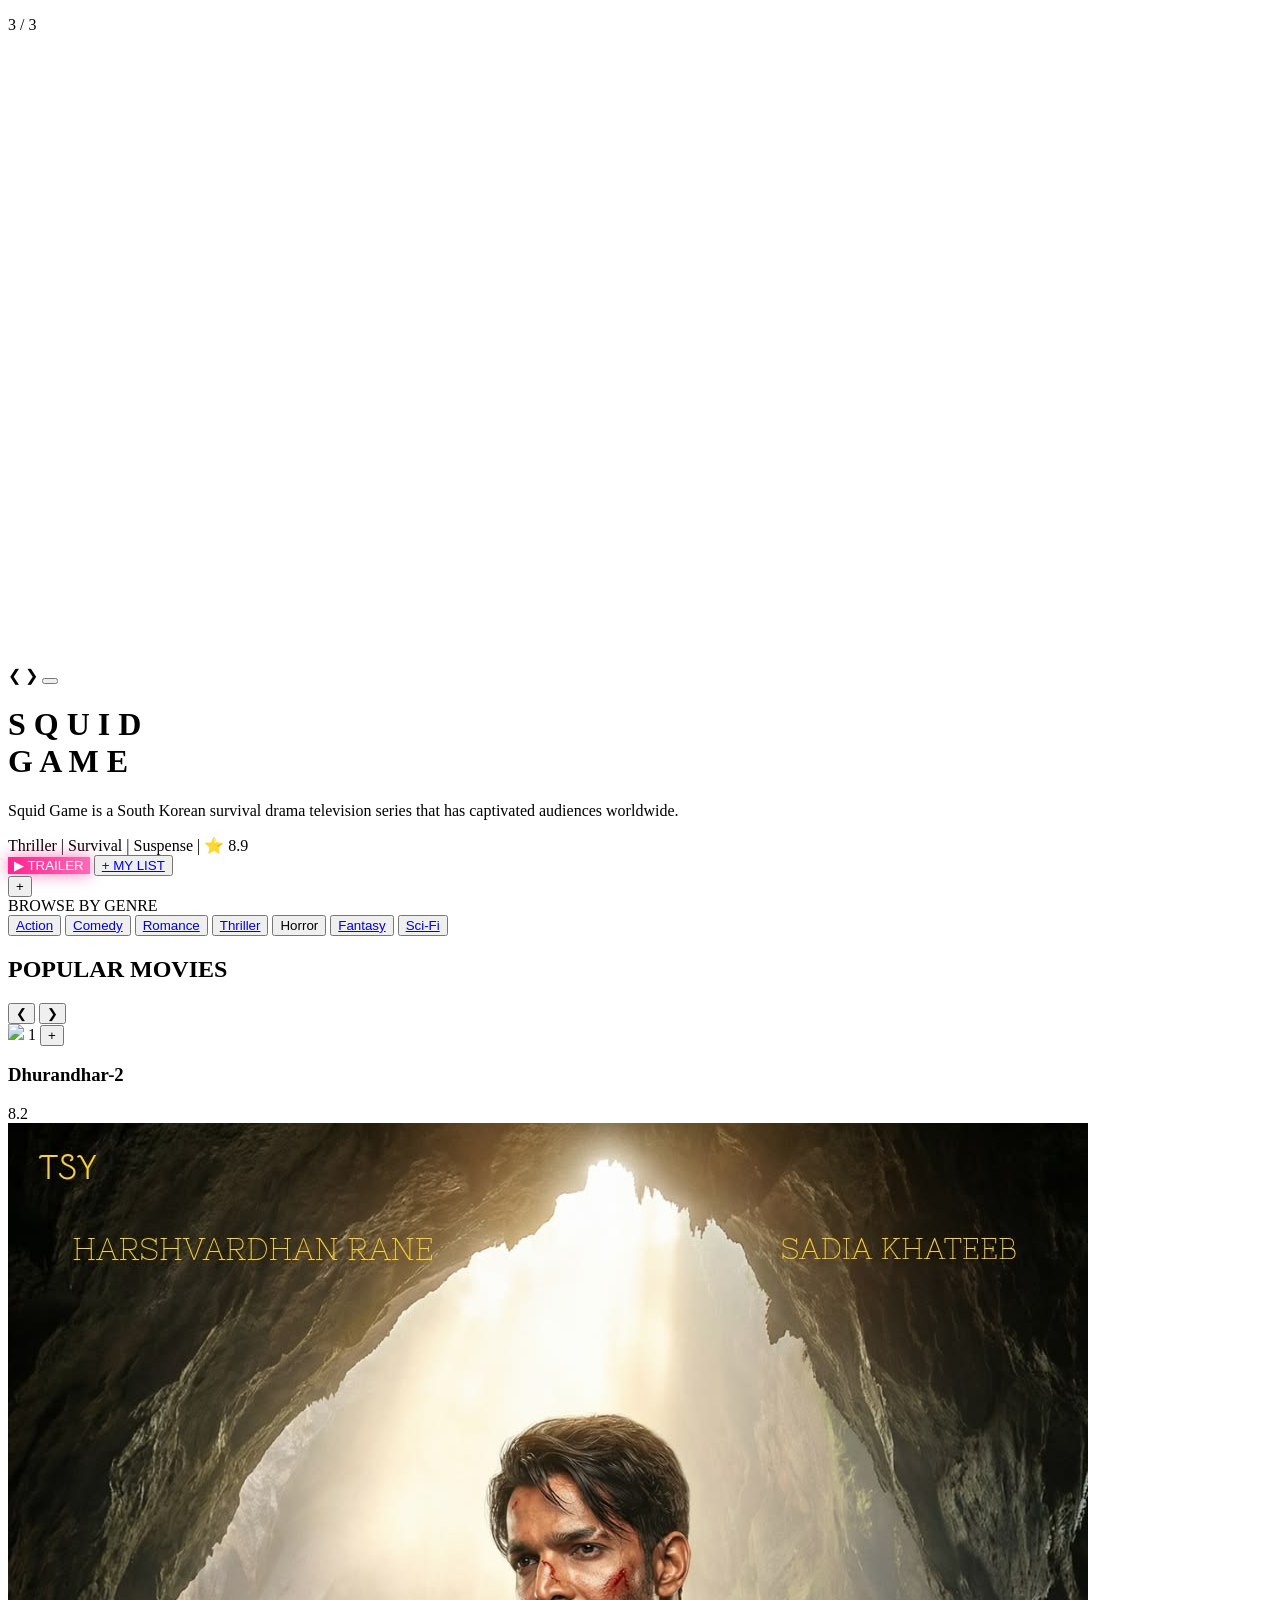
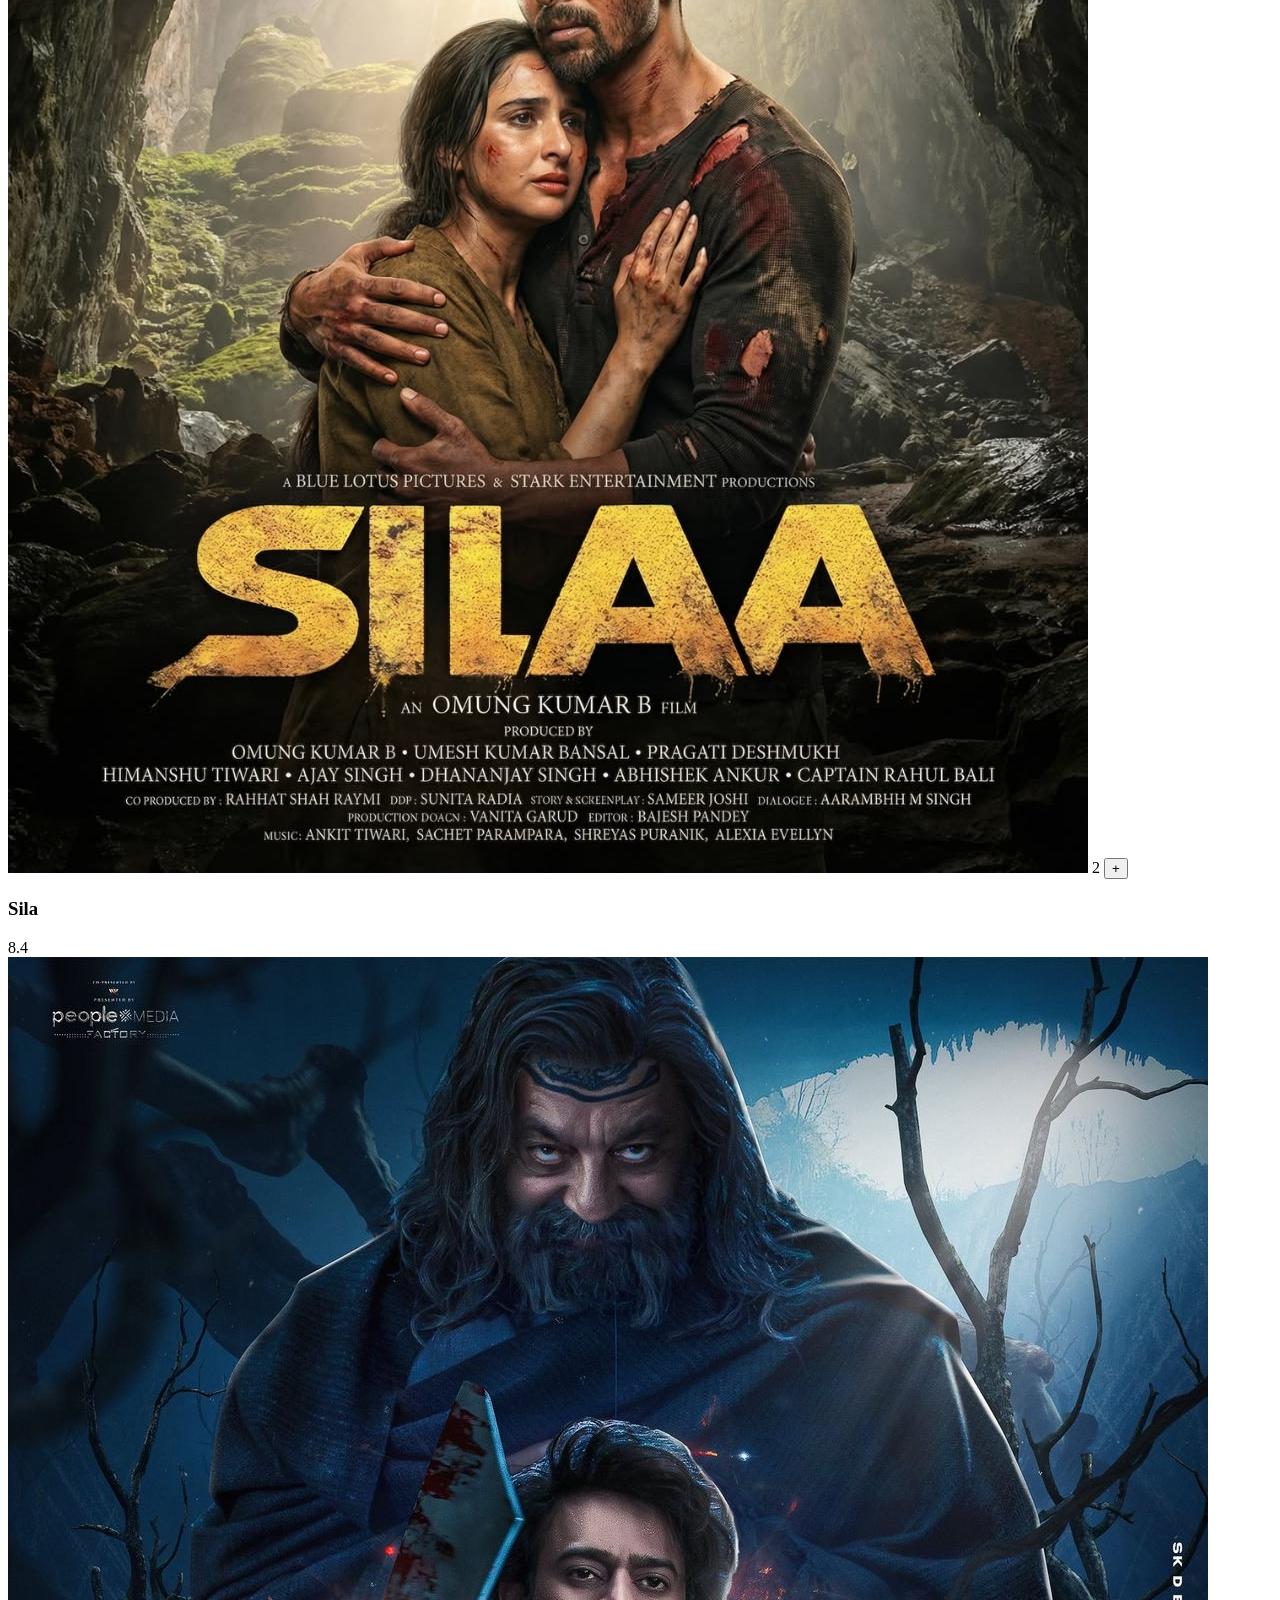
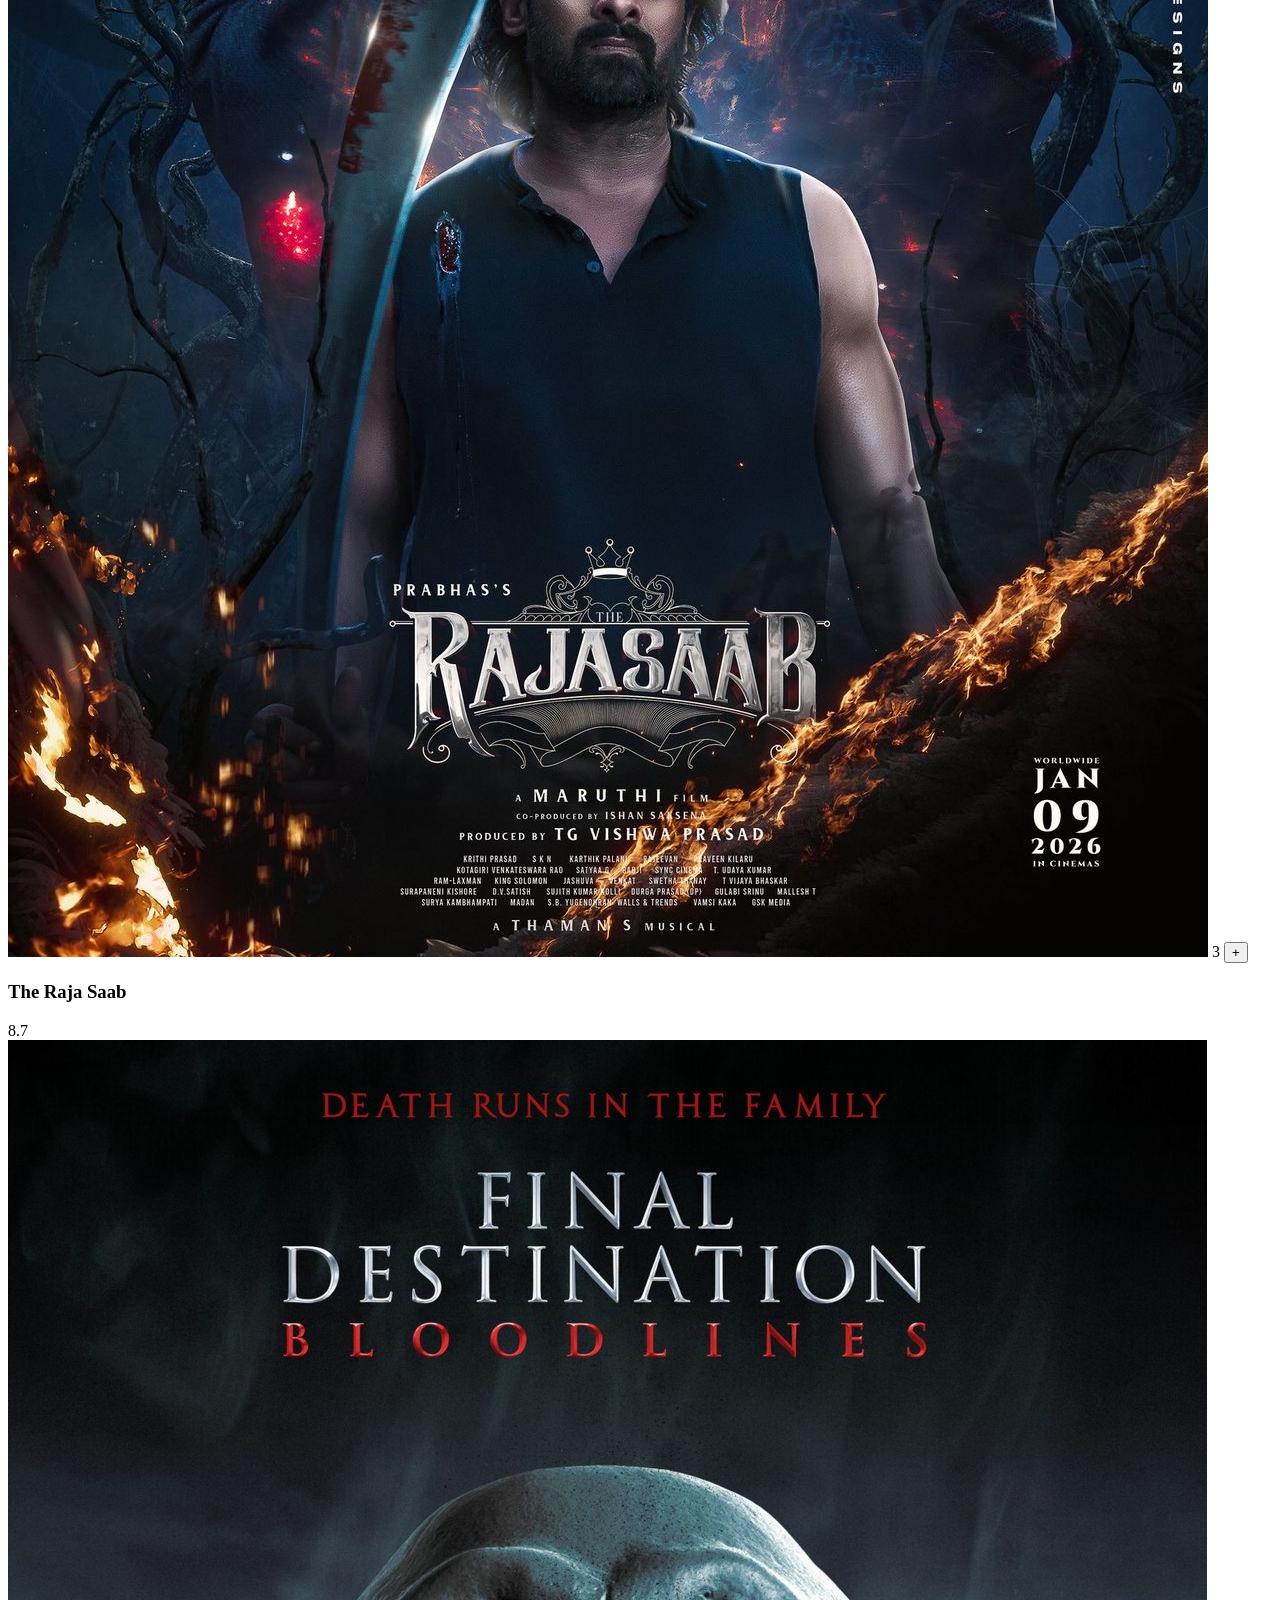
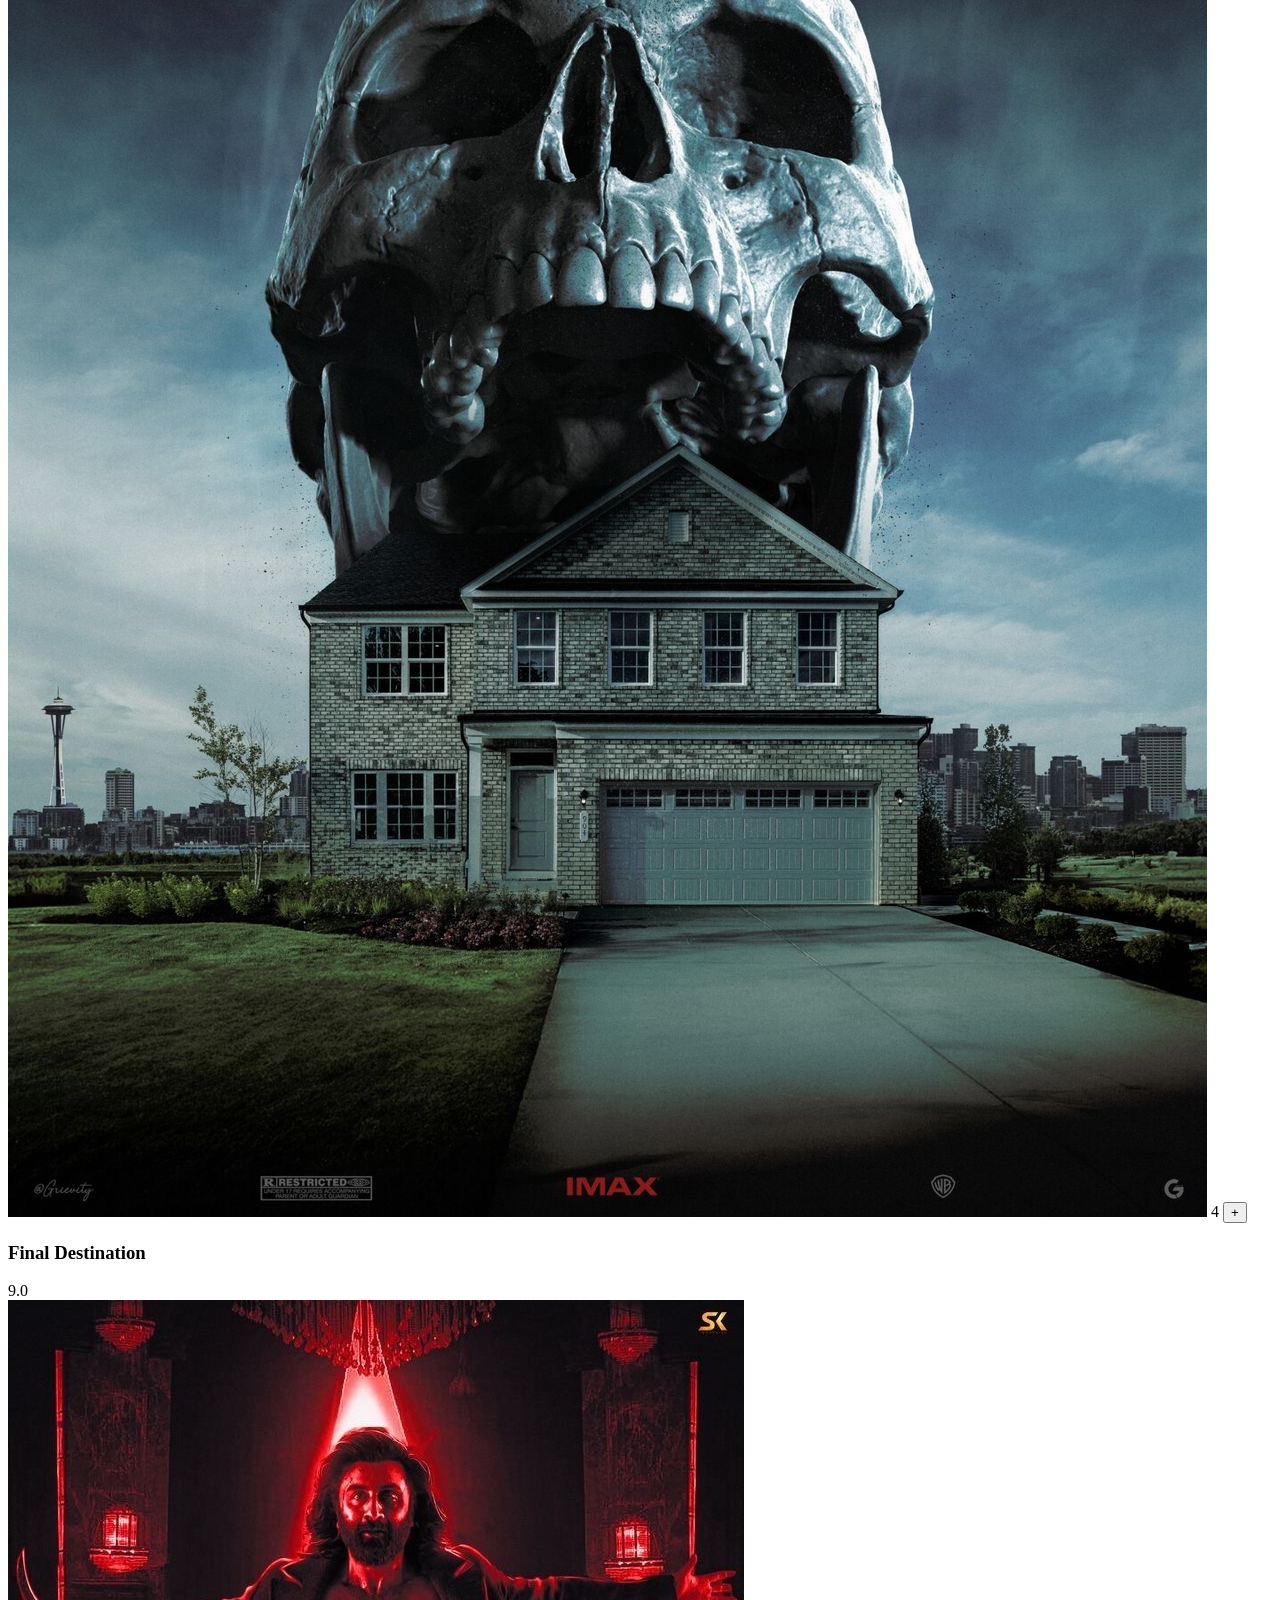
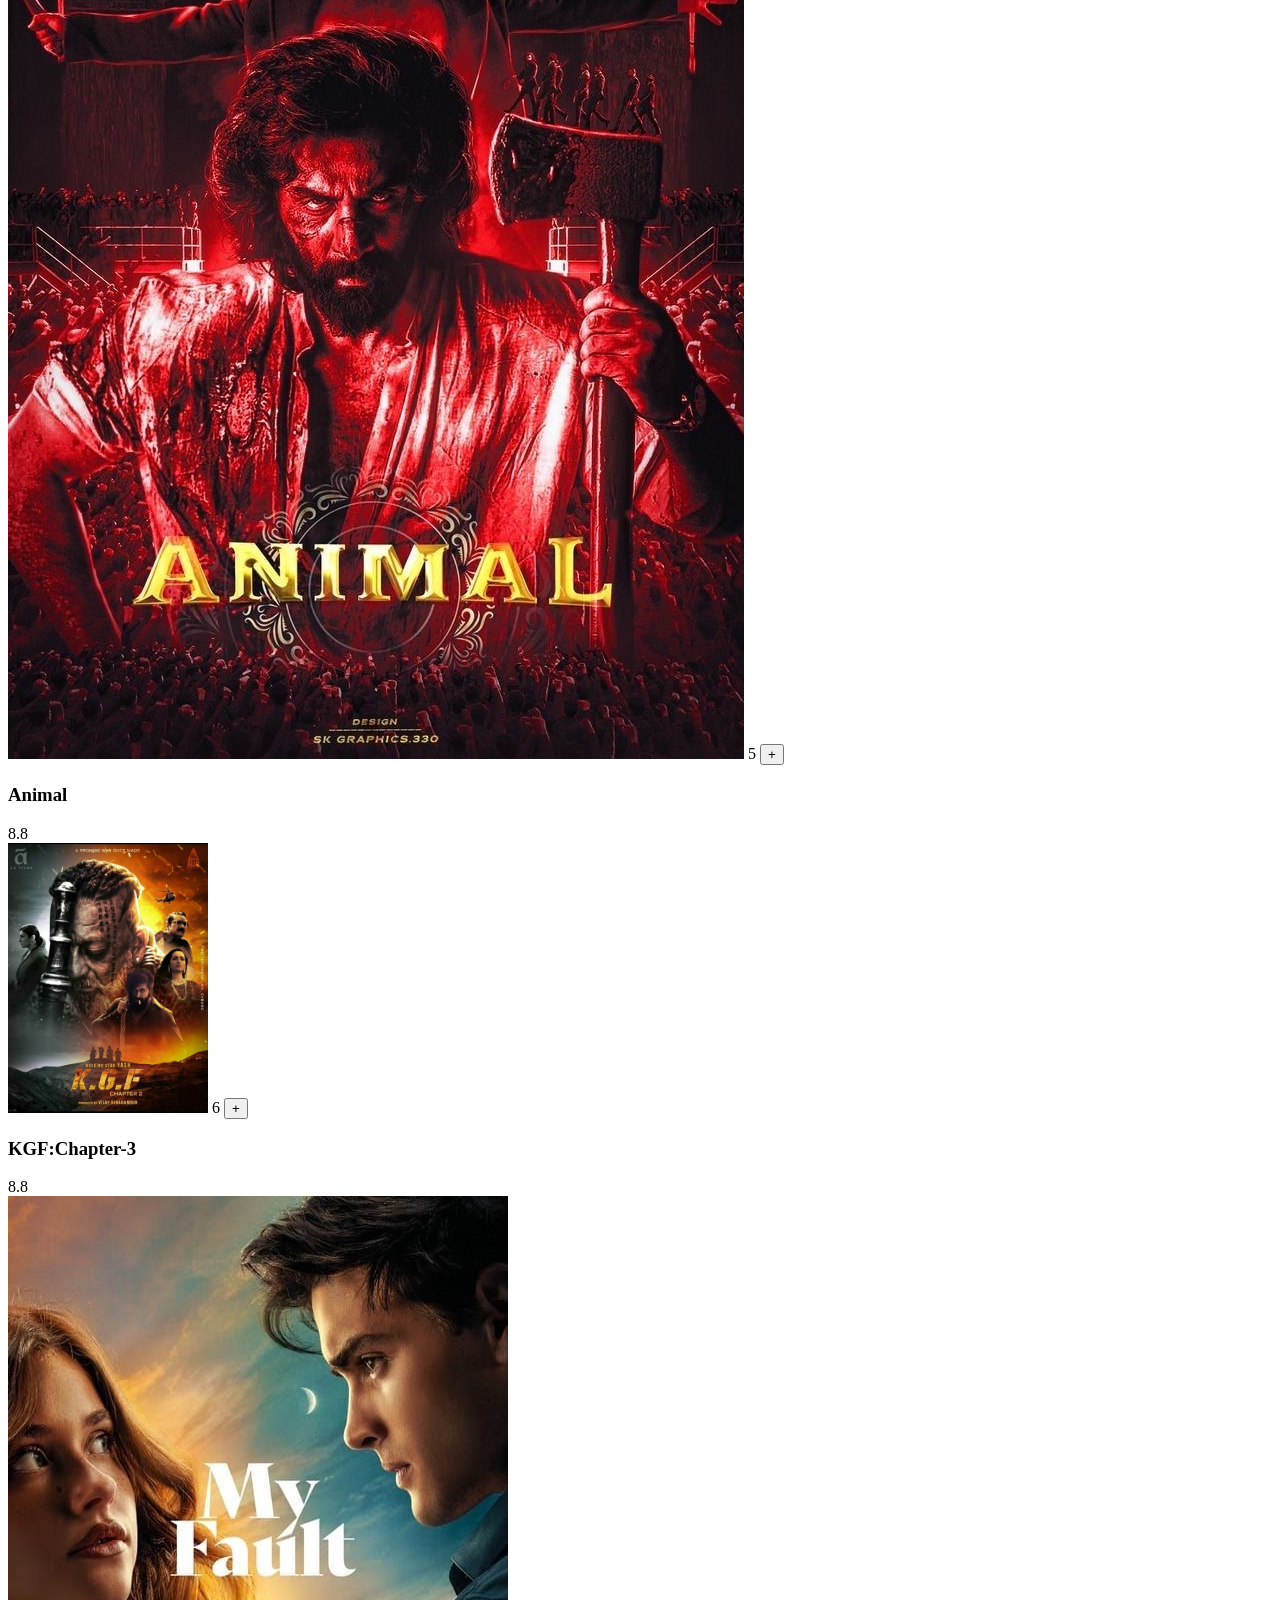
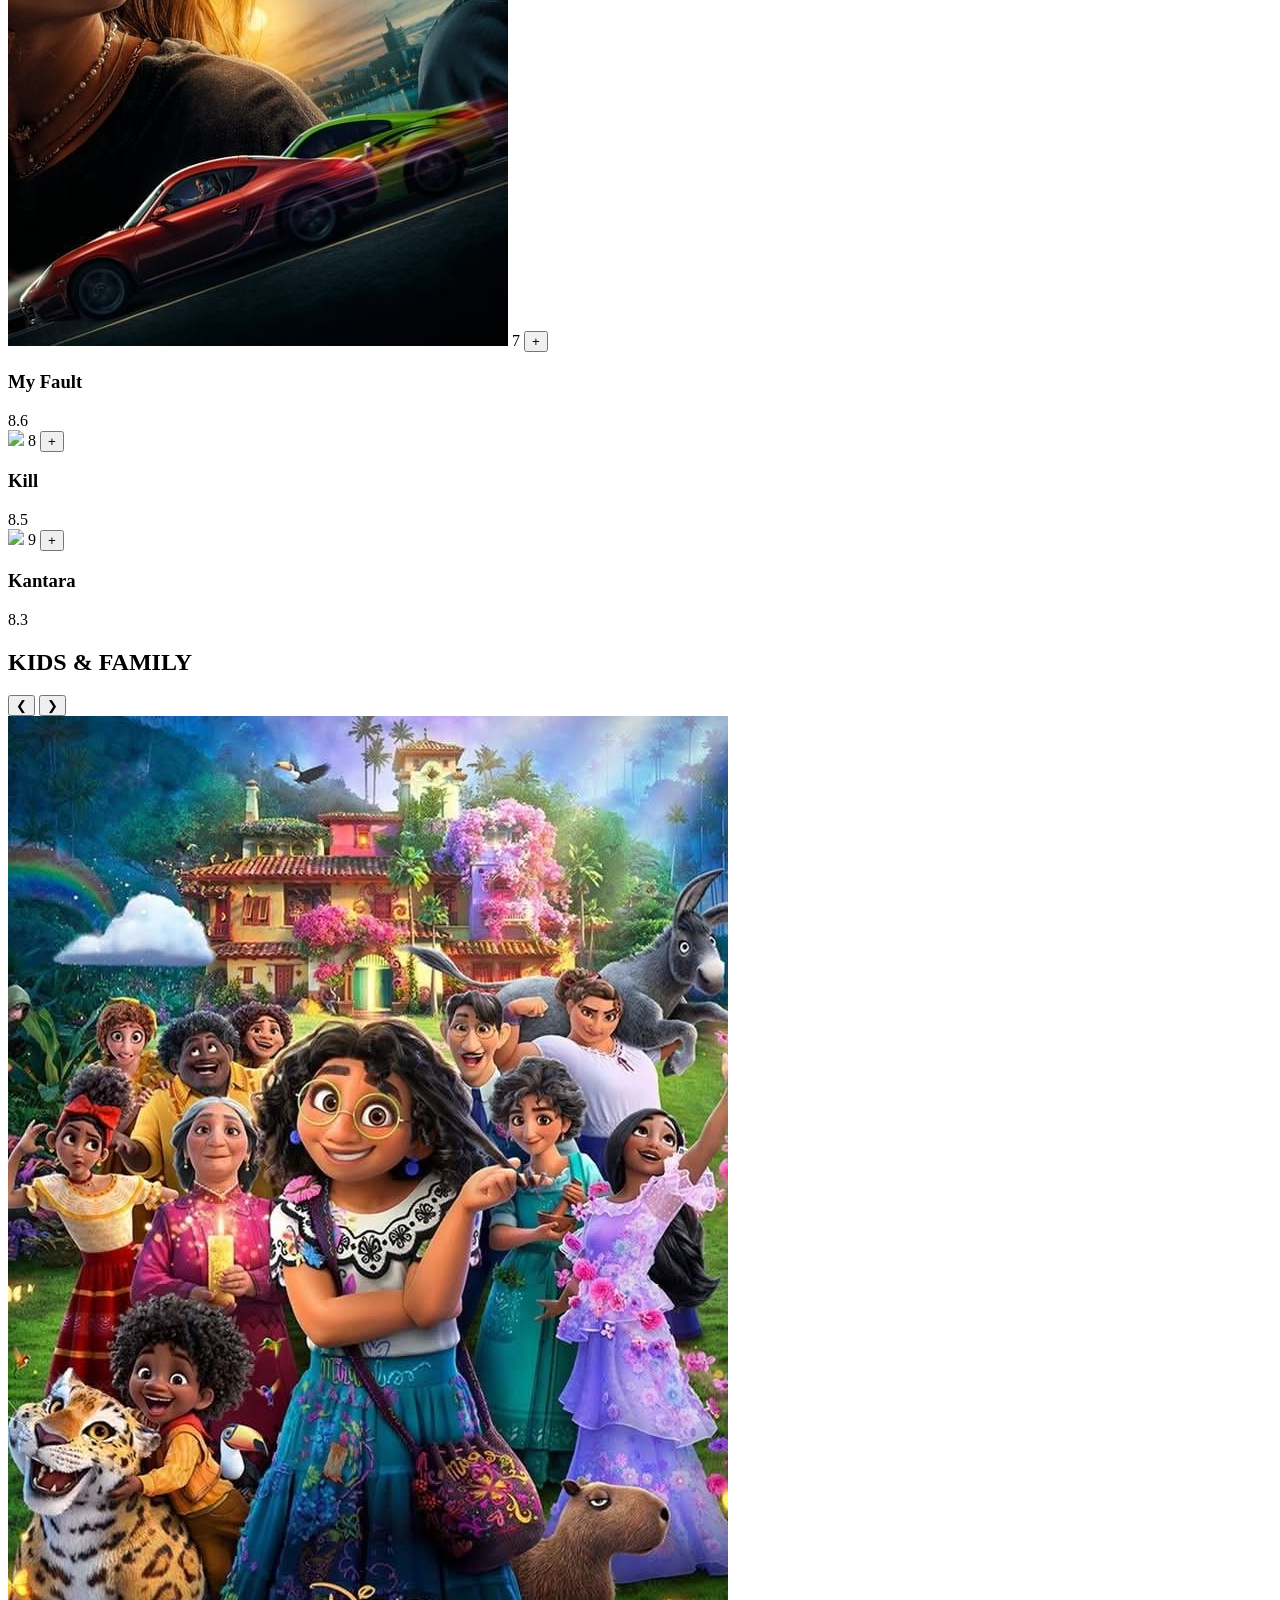
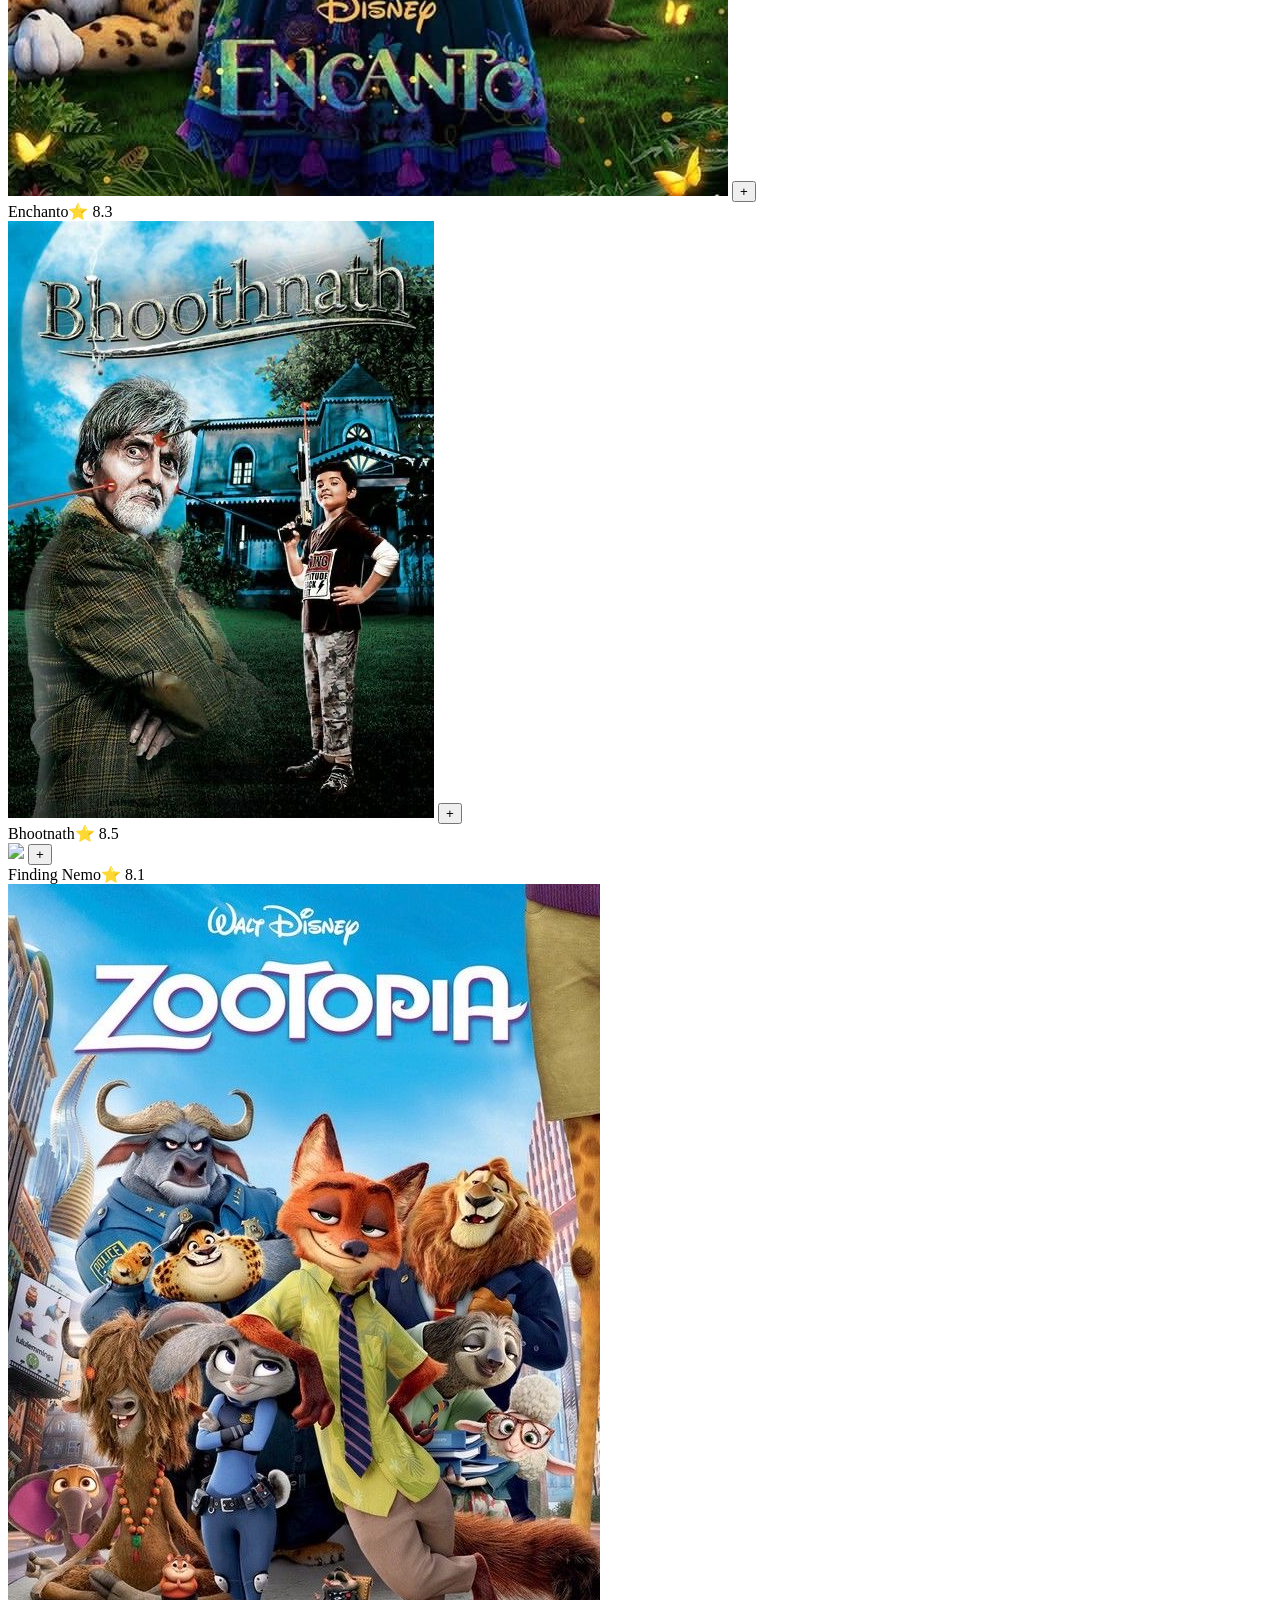
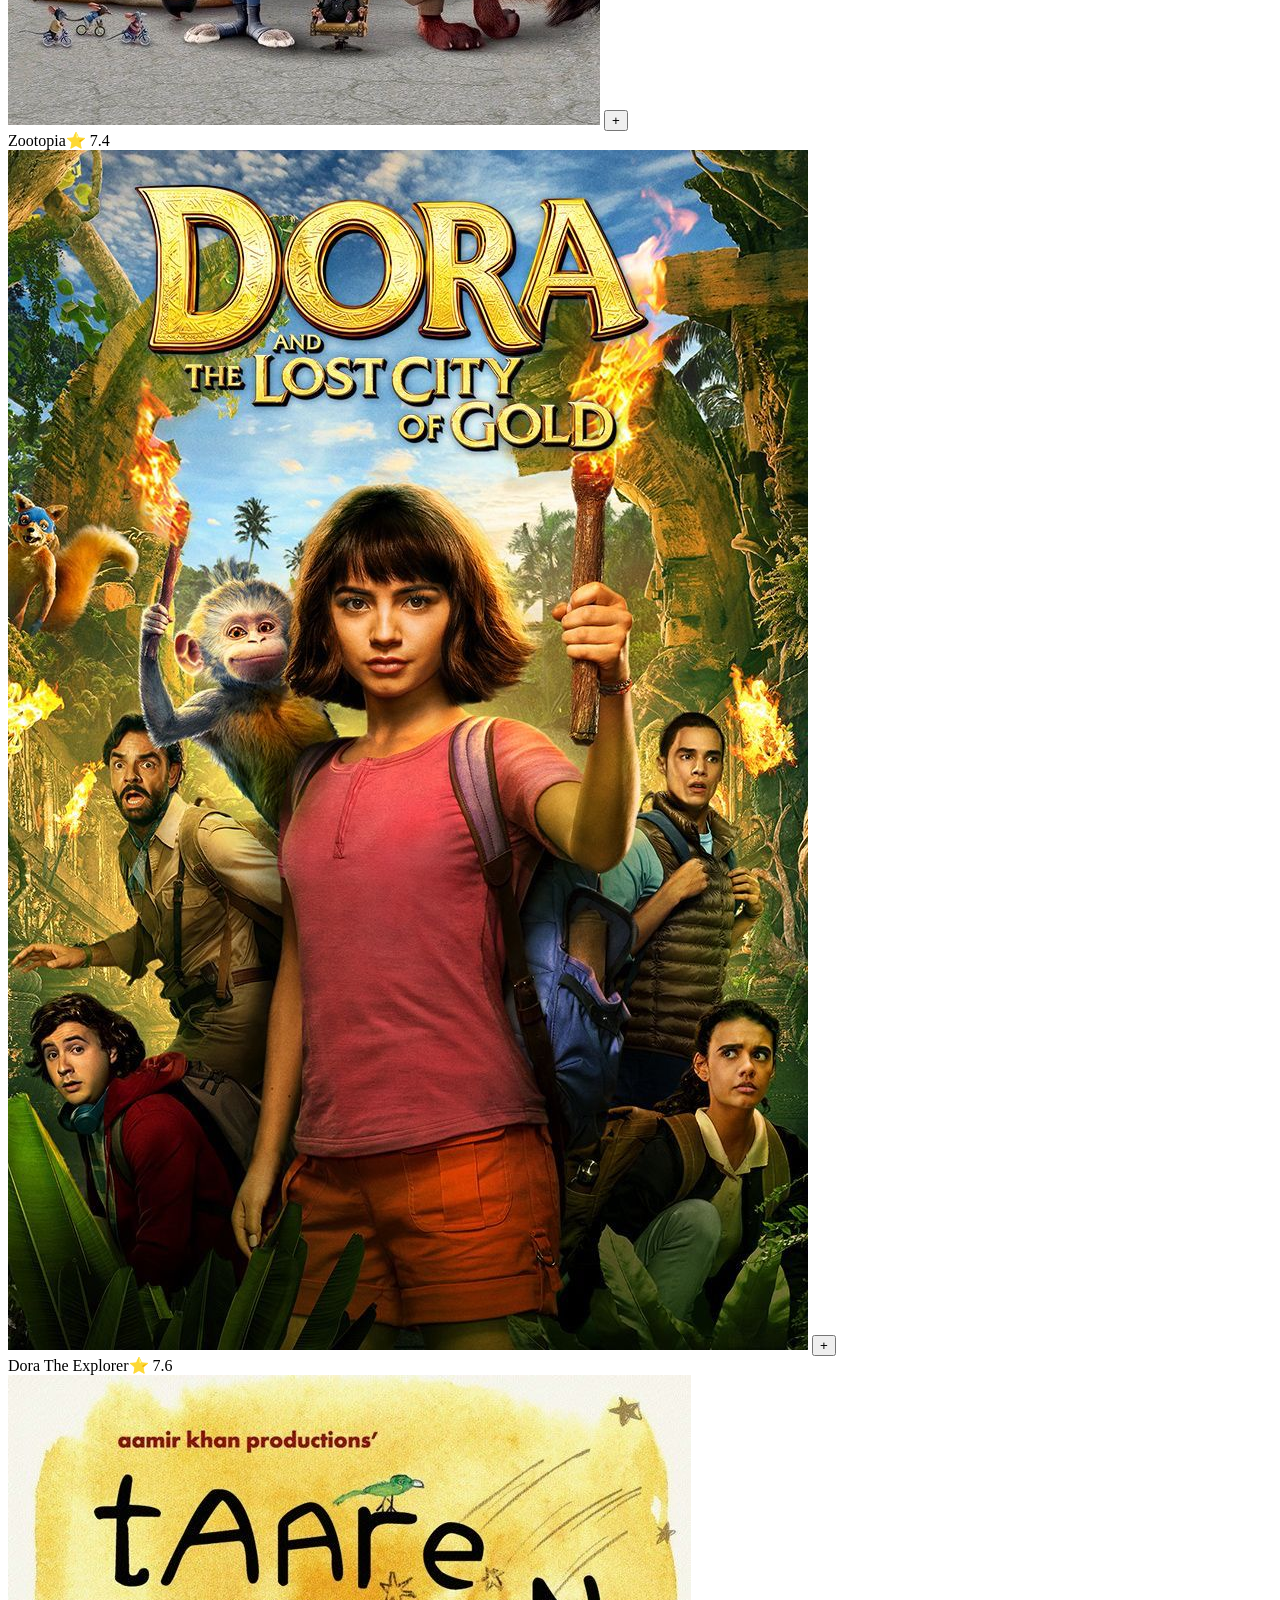
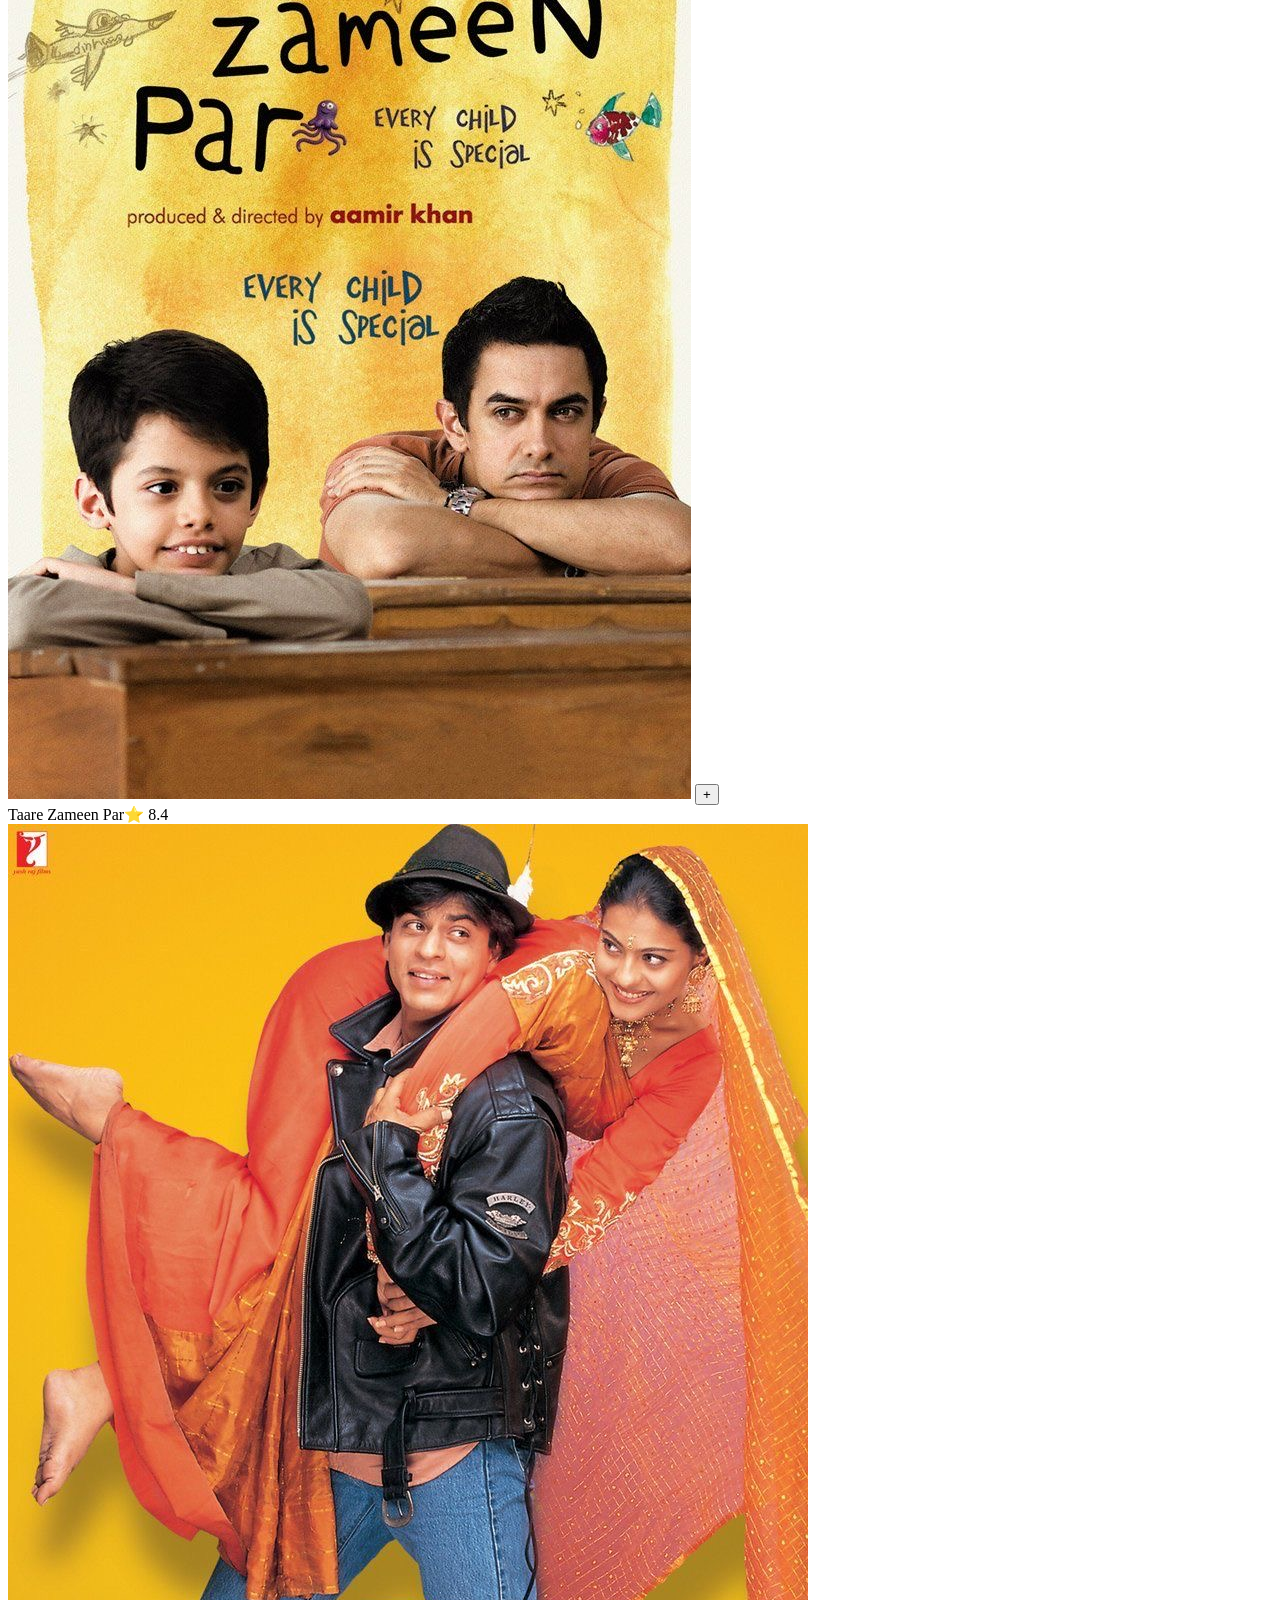
==== commit f9074d07: "Update Index.html" ====
--- a/Index.html
+++ b/Index.html
@@ -2,7 +2,7 @@
 <html lang="en">
 <head>
     <title>FLIXVERSE - HOME</title>
-    <link rel="stylesheet" href="CSS/Styleindex.css">
+    <link rel="stylesheet" href="css/Styleindex.css">
     <link rel="stylesheet" href="https://cdnjs.cloudflare.com/ajax/libs/font-awesome/7.0.1/css/all.min.css">
     <link href="https://fonts.googleapis.com/css2?family=Outfit:wght@300;400;600;800&display=swap" rel="stylesheet">
 </head>
@@ -740,4 +740,4 @@
 </div>
 </footer>
 </body>
-</html>+</html>
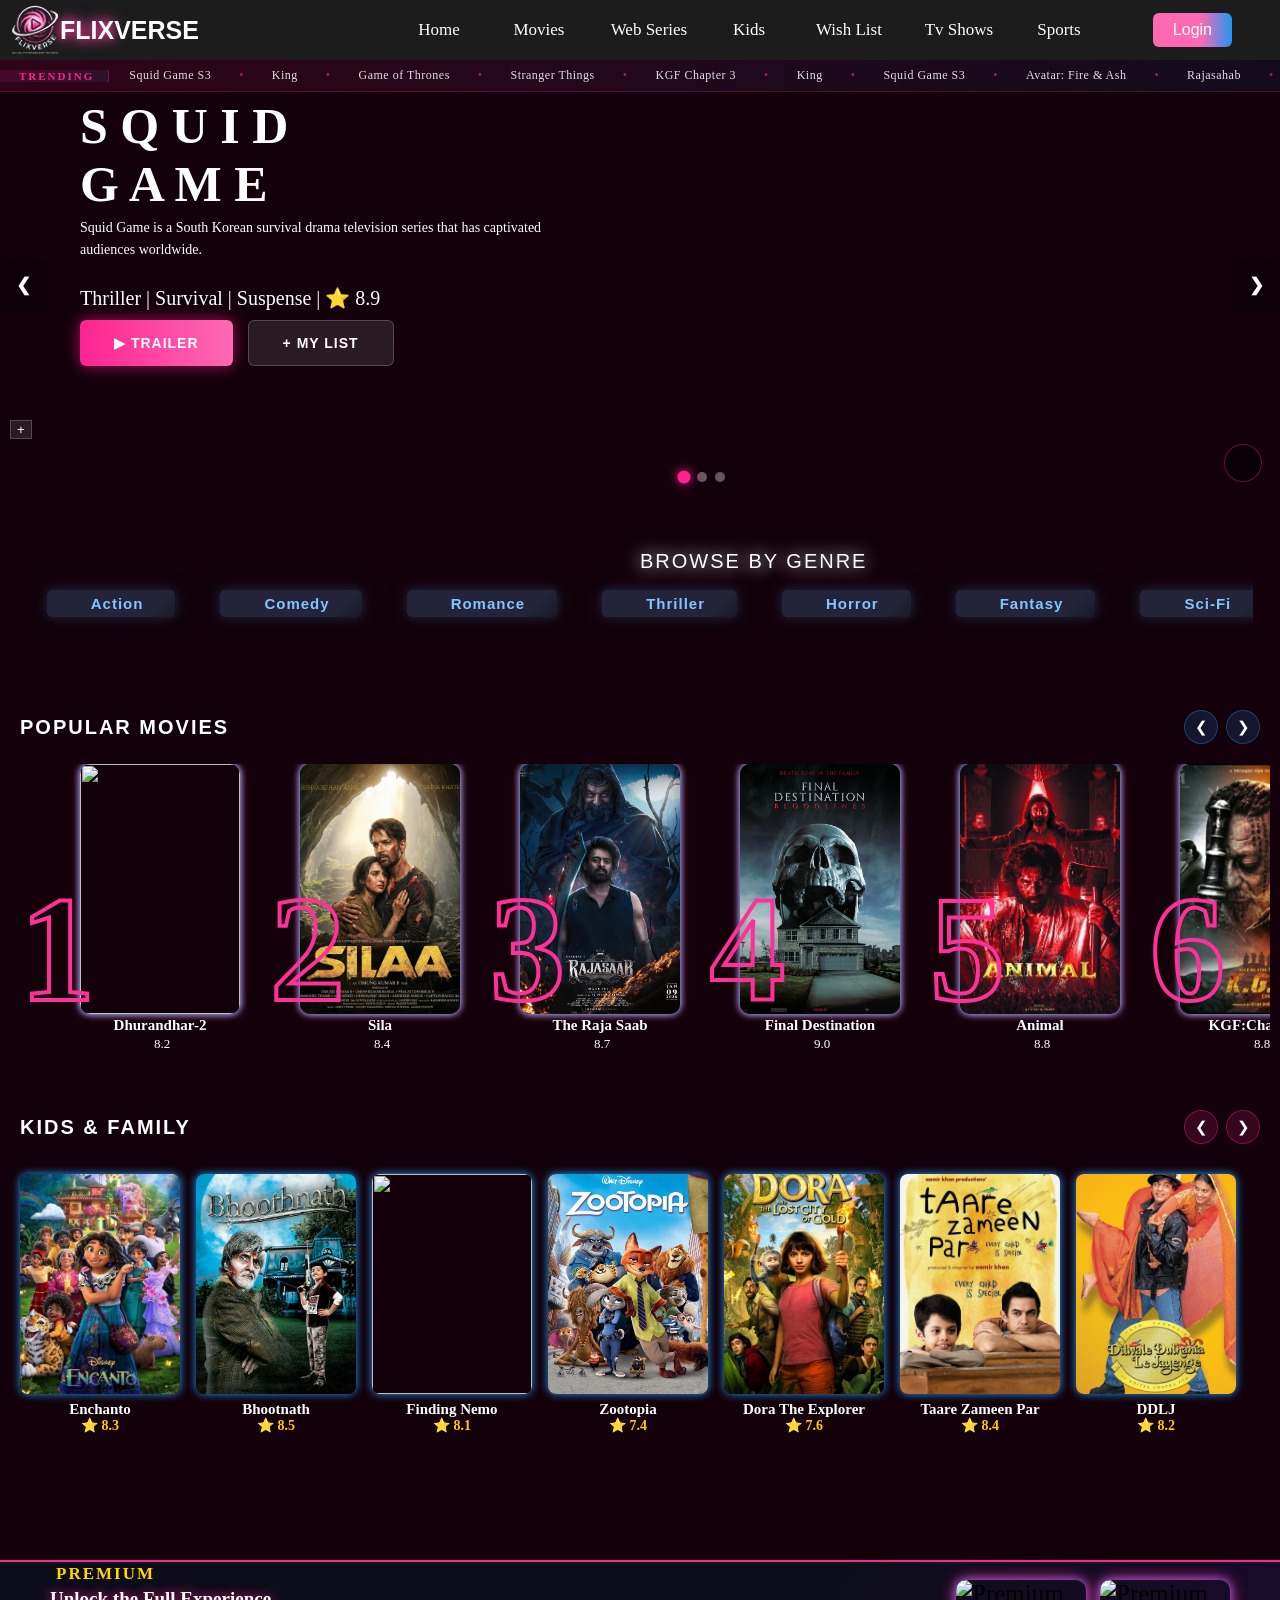
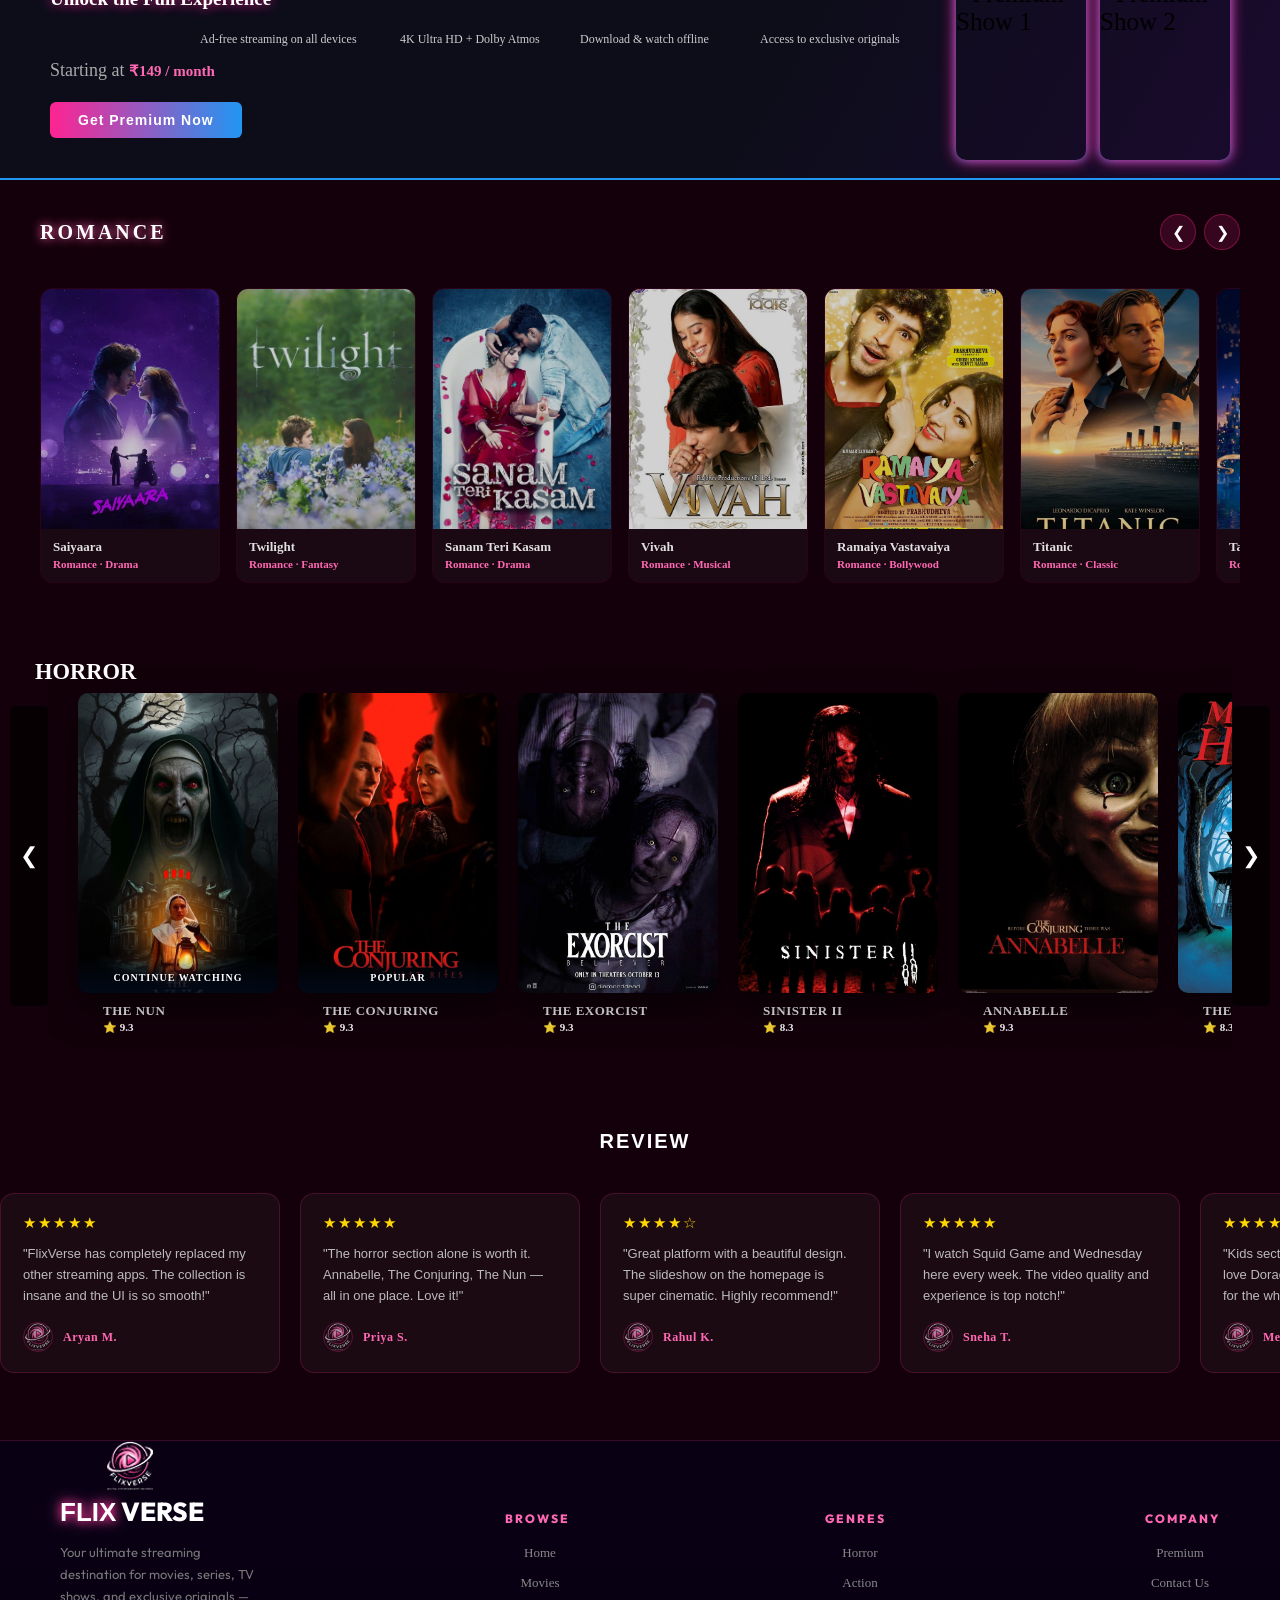
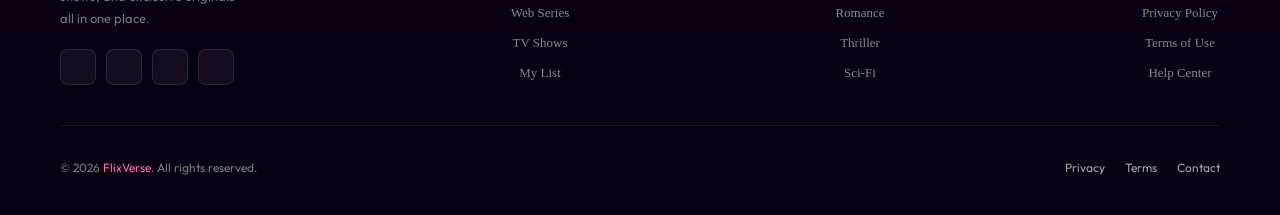
==== commit 63561117: "Update Index.html" ====
--- a/Index.html
+++ b/Index.html
@@ -2,7 +2,7 @@
 <html lang="en">
 <head>
     <title>FLIXVERSE - HOME</title>
-    <link rel="stylesheet" href="css/Styleindex.css">
+    <link rel="stylesheet" href="Styleindex.css">
     <link rel="stylesheet" href="https://cdnjs.cloudflare.com/ajax/libs/font-awesome/7.0.1/css/all.min.css">
     <link href="https://fonts.googleapis.com/css2?family=Outfit:wght@300;400;600;800&display=swap" rel="stylesheet">
 </head>
--- a/Styleindex.css
+++ b/Styleindex.css
@@ -0,0 +1,1834 @@
+
+body
+{
+    margin: 0px;
+    padding: 0px;
+    background-color: rgb(19, 0, 10);
+    min-height: 3100px;
+}
+.box1
+{
+    background-color: rgb(28, 28, 28);
+    height: 60px;
+    display: flex;
+    align-items: center;
+    padding-left: 10px;
+    font-size: 25px;
+    width: 100%;
+    position:absolute;
+    top: 0px;
+    left: 0px;
+}
+.flix 
+{
+    color: white;
+    font-family: 'Montserrat', Arial-black, sans-serif;
+    font-weight: bolder;
+    text-shadow: #ff2391 0px 0px 8px, #ff69b4 0px 0px 16px;
+
+}
+
+.verse 
+{
+     color: white;
+    font-family: 'Montserrat', Arial-black, sans-serif;
+    font-weight: bolder;
+
+}
+.nav
+{
+    color: white;
+    height: 40px;
+    line-height: 40px;
+    overflow: hidden;
+    display: flex;
+    align-items: center;
+}
+ul
+{
+    margin: 0px;
+    padding: 0px;
+    list-style: none;
+    display: flex;
+    align-items: center;
+    gap: 20px;
+    margin-left: 200px;
+}
+ul li
+{
+    text-align: center;
+    font-size: 17px;
+    font-family: Calibri Light;
+    white-space: nowrap;
+    width: 80px;
+}
+#tv
+{
+    margin-left: 10px;
+}
+#ws
+{
+    margin-left: 10px;
+}
+ul li a
+{
+    text-decoration: none;
+    color: white;
+}
+ul li a:hover
+{
+    color: #ff2391;
+    text-decoration: none;
+    text-shadow: 0 0 8px #ff2391, 0 0 16px #ff69b4;
+}
+.search-box
+{
+    display: flex;
+    align-items: center;
+    position: absolute;
+    right: 130px;
+    height: 40px;
+    margin-left: auto;
+    margin-right: 16px;
+    gap: 8px;
+    flex-direction: row-reverse;
+}
+.search-icon
+{
+    cursor: pointer;
+    font-size: 18px;
+    color: white;
+    padding: 6px;
+    z-index: 2;
+    transition: color 0.2s;
+    flex-shrink: 0;
+}
+.search-icon:hover { color: #ff69b4; }
+.btn1
+{
+    position: absolute;
+    right: 20px;
+    top: 0px;
+}
+#toggle-btn { display: none; }
+.search-input
+{
+    width: 0;
+    height: 34px;
+    padding: 0;
+    border: none;
+    outline: none;
+    background: #333;
+    color: white;
+    border-radius: 20px;
+    transition: width 0.4s ease-in-out, opacity 0.4s ease-in-out, padding 0.4s;
+    opacity: 0;
+    pointer-events: none;
+}
+.search-input.open
+{
+    width: 220px;
+    padding: 0 15px;
+    opacity: 1;
+    pointer-events: all;
+}
+.icon label
+{
+    cursor: pointer;
+    font-size: 20px;
+    color: white;
+    padding: 10px;
+    z-index: 2;
+}
+.icon
+{
+    position: absolute;
+    right: 10px;
+    top: 13px;
+    display: flex;
+    align-items: center;
+    gap: 8px;
+    margin-right: 18px;
+    flex-shrink: 0;
+}
+.icon i
+{
+    color: white;
+    font-size: 20px;
+}
+
+/* ── Hamburger menu ── */
+.menuicon {
+    position: absolute;
+    right: 10px;
+    top: 50%;
+    transform: translateY(-50%);
+    z-index: 200;
+    cursor: pointer;
+    border: none;
+    outline: none;
+}
+.menuicon > i {
+    color: white;
+    font-size: 22px;
+    padding: 8px;
+    transition: color 0.2s;
+}
+.menuicon:hover > i { color: #ff2391; }
+.menu-dropdown {
+    display: none;
+    position: absolute;
+    top: 52px;
+    right: 0;
+    background: rgba(6,0,16,0.96);
+    border: 1px solid rgba(255,35,145,0.3);
+    border-radius: 10px;
+    min-width: 160px;
+    overflow: hidden;
+    backdrop-filter: blur(12px);
+    box-shadow: 0 8px 24px rgba(0,0,0,0.5);
+}
+.menu-dropdown.open { display: block; }
+.menu-dropdown a {
+    display: flex;
+    align-items: center;
+    gap: 10px;
+    padding: 12px 18px;
+    color: #ccc;
+    text-decoration: none;
+    font-size: 13px;
+    font-weight: 600;
+    transition: background 0.2s, color 0.2s;
+}
+.menu-dropdown a i { color: #ff2391; font-size: 13px; }
+.menu-dropdown a:hover {
+    background: rgba(255,35,145,0.12);
+    color: #fff;
+}
+
+.btn1 
+{
+    background: linear-gradient(90deg, #ff69b4 60%, #2196f3 100%);
+    color: #fff;
+    font-family: 'Montserrat', Arial, sans-serif;
+    border: none;
+    border-radius: 6px;
+    padding: 8px 20px;
+    font-size: 1rem;
+    margin-left: 12px;
+    /* box-shadow: 0 0 12px #2196f3, 0 0 8px #ff69b4; */
+    transition: background 0.2s, box-shadow 0.2s;
+}
+.btn1:hover 
+{
+    background: linear-gradient(90deg, #2196f3 60%, #ff69b4 100%);
+    box-shadow: 0 0 14px #ff69b4, 0 0 16px #2196f3;
+    cursor: pointer;
+}
+.btn1:hover
+{
+    background-color: white;
+    color: black;
+    cursor: pointer;
+
+}
+/* .....................header ends................................ */
+
+/* ── Trending Ticker ── */
+.trending-ticker {
+    position: absolute;
+    top: 60px;
+    left: 0;
+    width: 100%;
+    height: 32px;
+    background: linear-gradient(90deg, rgba(255,35,145,0.12), rgba(33,150,243,0.08));
+    border-bottom: 1px solid rgba(255,35,145,0.2);
+    display: flex;
+    align-items: center;
+    overflow: hidden;
+    z-index: 999;
+    box-sizing: border-box;
+}
+.ticker-label {
+    flex-shrink: 0;
+    color: #ff2391;
+    font-size: 11px;
+    font-weight: 800;
+    letter-spacing: 2px;
+    padding: 0 14px;
+    border-right: 1px solid rgba(255,35,145,0.3);
+    white-space: nowrap;
+    text-transform: uppercase;
+    z-index: 2;
+    background: inherit;
+}
+.ticker-label i { margin-right: 5px; animation: flicker 1.8s infinite; }
+@keyframes flicker {
+    0%,100% { opacity: 1; } 50% { opacity: 0.5; }
+}
+.ticker-wrap {
+    flex: 1;
+    overflow: hidden;
+    height: 100%;
+    display: flex;
+    align-items: center;
+}
+.ticker-track {
+    display: flex;
+    gap: 28px;
+    white-space: nowrap;
+    animation: tickerScroll 28s linear infinite;
+    padding-left: 20px;
+    color: #ccc;
+    font-size: 12px;
+    font-weight: 500;
+    letter-spacing: 0.5px;
+}
+.ticker-track span:not(:nth-child(even)) { color: #e0e0e0; }
+.ticker-track span:nth-child(even) { color: rgba(255,35,145,0.6); }
+@keyframes tickerScroll {
+    from { transform: translateX(0); }
+    to   { transform: translateX(-50%); }
+}
+/* ...............slide show starts............................... */
+.box2
+{   
+    margin: 0px;
+    padding: 0px;
+    height: 440px;
+    width: 100%;
+     /* border: 2px solid red; */
+    position: absolute;
+    top: 60px;
+    left: 0px;
+}
+
+/* Audio toggle button on slideshow */
+.slide-audio-btn {
+    position: absolute;
+    bottom: 18px;
+    right: 18px;
+    z-index: 20;
+    background: rgba(0,0,0,0.55);
+    border: 1px solid rgba(255,35,145,0.4);
+    color: white;
+    width: 38px;
+    height: 38px;
+    border-radius: 50%;
+    font-size: 15px;
+    cursor: pointer;
+    display: flex;
+    align-items: center;
+    justify-content: center;
+    backdrop-filter: blur(6px);
+    transition: background 0.2s, box-shadow 0.2s, border-color 0.2s;
+}
+.slide-audio-btn:hover {
+    background: rgba(255,35,145,0.7);
+    box-shadow: 0 0 12px #ff2391;
+    border-color: #ff2391;
+}
+
+
+.hero-overlay {
+    position: absolute;
+    inset: 0;
+    background: radial-gradient(circle at 20% 50%, rgba(2, 11, 26, 0.7) 0%, transparent 70%),
+        linear-gradient(to top, var(--bg-deep) 0%, transparent 40%),
+        rgba(2, 11, 26, 0.3);
+    z-index: 5;
+}
+
+.slidecontent {
+    position: relative;
+    color: white;
+    z-index: 10;
+    max-width: 700px;
+    padding: 0 80px;
+    height: 350px;
+    display: flex;
+    flex-direction: column;
+    justify-content: center;
+}
+.numbertext
+{
+    position: relative;
+    top: 10px;
+    
+}
+
+.slide-text h1 {
+    font-size: clamp(32px, 5vw, 64px);
+    font-weight: 700;
+    color: #ff2391;
+    line-height: 1.1;
+    margin-bottom: 20px;
+    background: linear-gradient(to right, #fff, var(--secondary-glow));
+    -webkit-background-clip: text;
+    background-clip: text;
+    -webkit-text-fill-color: transparent;
+    text-transform: uppercase;
+    letter-spacing: -1px;
+}
+#slide-title
+{
+    position: relative;
+    top: 30px;
+     color: rgb(255, 255, 255);
+
+}
+.squidtext h1
+{
+    font-size: 15px;
+}
+.squid-text p {
+    color: var(--text-dim);
+    font-size: 12px;
+    margin-bottom: 35px;
+    max-width: 500px;
+}
+#slide-desc
+{
+    font-size: 14px;
+    line-height: 1.6;
+}
+.mov-info-tag
+{
+    position: relative;
+    bottom:10px;
+    font-size: 20px;
+}
+
+.buttons 
+{
+    display: flex;
+    gap: 15px;
+    margin-bottom: 70px;
+}
+ 
+.list a
+{
+    text-decoration: none;
+    color: white;
+}
+
+.buttons button {
+    padding: 14px 34px;
+    border-radius: 6px;
+    font-weight: 800;
+    font-size: 14px;
+    cursor: pointer;
+    transition: 0.3s;
+    letter-spacing: 1px;
+}
+.play {
+    background: var(--primary-glow);
+    color: white;
+    border: none;
+    box-shadow: 0 0 20px rgba(255, 46, 166, 0.4);
+}
+.play:hover {
+    transform: scale(1.05);
+    box-shadow: 0 0 30px var(--primary-glow);
+}
+.list {
+    background: rgba(255, 255, 255, 0.1);
+    color: white;
+    border: 1px solid rgba(255, 255, 255, 0.2);
+    backdrop-filter: blur(10px);
+}
+
+.list:hover {
+    background: rgba(255, 255, 255, 0.2);
+}
+#plus
+{
+    position: absolute;
+    left: 10px;
+    top: 360px;
+}
+.info {
+    color: var(--text-dim);
+    font-size: 13px;
+    font-weight: 600;
+    letter-spacing: 1px;
+    border-left: 3px solid var(--primary-glow);
+    padding-left: 0px;
+    position: absolute;
+    top: 80px;
+    text-transform: uppercase;
+}
+.hero-dots-center
+{
+    margin-left: 190px ;
+}
+
+/* ...................browse by genre starts................. */
+.box3
+{
+    color: white;
+    font-family:Cambria, Arial, sans-serif;
+    text-shadow: 0 0 18px #fff;
+    letter-spacing: 2px;
+    position: absolute;
+    top: 550px;
+    left:640px;
+    font-size: 20px;
+}
+/* .................browse by genre heading ends ..............*/
+.box4 
+{
+  width: 100%;
+  display: flex;
+  justify-content: flex-start;
+  align-items: center;
+  margin-top: 30px;
+  overflow-x: auto;
+}
+.genre-slide
+{
+    position: absolute;
+    top: 20px;
+    left: 10px;
+    border: none;
+}
+.genre-slides 
+{
+  display: flex;
+  gap: 18px;
+  overflow-x: auto;
+  scrollbar-width: thin;
+  scrollbar-color: #ff43a1 #23243a;
+  padding-bottom: 35px;
+  max-width: 100%;
+}
+.genre-slides::-webkit-scrollbar {
+  height: 10px;
+}
+.genre-slides::-webkit-scrollbar-thumb {
+  background: #ff69b4;
+  border-radius: 8px;
+  box-shadow: 0 0 8px #ff69b4;
+}
+.genre-slides::-webkit-scrollbar-track {
+  background: #23243a;
+  border-radius: 8px;
+}
+/* Genre Buttons Section */
+.box4 
+{
+  width: 100%;
+  display: flex;
+  justify-content: center;
+  align-items: center;
+  position: absolute;
+  top: 570px;
+  left: 5px;
+  margin: 0px;
+  padding: 0px;
+}
+.genre-slides 
+{
+  display: flex;
+  gap: 45px;
+  border: none;
+}
+.genre-slide {
+  background: linear-gradient(135deg, #23243a 80%, #181a2a 100%);
+  color: #00e5ff;
+  font-family: 'Montserrat', Arial, sans-serif;
+  border: none;
+  border-radius: 5px;
+  padding: 5px 32px;
+  font-size: 15px;
+  display: flex;
+  align-items: center;
+  gap: 12px;
+  box-shadow: 0 0 18px #181a2a, 0 0 8px #23243a;
+  cursor: pointer;
+  transition: box-shadow 0.2s, background 0.2s, color 0.2s;
+   position: relative; 
+}
+.genre-slide i {
+  color: #ff83c1;
+  font-size: 15px;
+  /* filter: drop-shadow(0 0 6px #ff69b4); */
+}
+.genre-slide span {
+  color: #81c6ff;
+  font-weight: bold;
+  letter-spacing: 1px;
+}
+.genre-slides span a{
+    text-decoration: none;
+     color: #81c6ff;
+}
+.genre-slide:hover {
+  background: linear-gradient(135deg, #181a2a 80%, #23243a 100%);
+  color: #fff;
+  box-shadow: 0 0 12px #ff69b4, 0 0 24px #00bfff;
+}
+.genre-slide:hover span { 
+  color: #fff;
+}
+.genre-slide:hover i 
+{
+  color: #ff69b4;
+}
+ /* .....................genre button part ends....................................... */
+/* ......................popular movies starts......................... */
+.toprated
+{
+    color: white;
+    font-family: 'Montserrat', Arial, sans-serif;
+    text-shadow: 0 0 8px #fff, 0 0 16px #abd9ff, 0 0 24px #2196f3;
+    margin-left: 4px;
+    letter-spacing: 2px;
+    position: absolute;
+    top: 680px;
+    left:5px;
+    font-size: 18px;
+}
+.box5
+{
+    gap: 10px;
+    width: 100%;
+    height: 380px;
+    position: absolute;
+    top: 710px;
+    left: 0px;
+    display: flex;
+    flex-direction: column;
+    padding: 0 10px;
+    box-sizing: border-box;
+}
+.poster-scroll 
+{
+    display: flex;
+    gap: 20px;
+    overflow-x: auto;
+    padding: 0px 20px 16px 30px;
+    scrollbar-width: none;
+}
+.poster-scroll::-webkit-scrollbar { display: none; }
+
+.poster-item {
+    position: relative;
+    flex-shrink: 0;
+    width: 160px;
+    margin-left: 40px;
+}
+.poster-item .poster1,
+.poster-item .poster2,
+.poster-item .poster3,
+.poster-item .poster4,
+.poster-item .poster5,
+.poster-item .poster6 
+{
+    position: relative;
+}
+
+.poster1 { position: relative; left: 0; top: 0; }
+.poster2 { position: relative; left: 0; top: 0; }
+.poster3 { position: relative; left: 0; top: 0; }
+.poster4 { position: relative; left: 0; top: 0; }
+.poster5 { position: relative; left: 0; top: 0; }
+.poster6 { position: relative; left: 0; top: 0; }
+
+.poster:hover {
+    transform: scale(1.05);
+    box-shadow: 0 0 24px #ff69b4, 0 0 16px #2196f3;
+    cursor: pointer;
+}
+.box5 img
+{
+    width: 160px;
+    height: 250px;
+    border-radius: 10px;
+    box-shadow: 0 0 6px #5bb5ff, 0 0 8px #ff69b4;
+    transition: transform 0.2s, box-shadow 0.2s;
+    object-fit: cover;
+}
+.box5 img:hover {
+    transform: scale(1.05);
+    box-shadow: 0 0 24px #ff69b4, 0 0 16px #2196f3;
+    cursor: pointer;
+}
+/* Rank Number */
+.rankno 
+{
+    position: absolute;
+    left: -30px;
+    top: 110px;
+    text-align: center;
+    font-size: 150px;
+    font-weight: 900;
+    font-family: arial black;
+    color: transparent;
+    -webkit-text-stroke: 4px #ff3198;
+    /* text-shadow: 0 0 10px #ff69b4, 0 0 18px #ff69b4; */
+    z-index: 1;
+    line-height: 1;
+}
+.rankno1
+{
+    position: absolute;
+    left: -60px;
+    top: 110px;
+    text-align: center;
+    font-size: 150px;
+    font-weight: 900;
+    font-family: arial black;
+    color: transparent;
+    -webkit-text-stroke: 4px #ff3198;
+    /* text-shadow: 0 0 10px #ff69b4, 0 0 18px #ff69b4; */
+    z-index: 1;
+    line-height: 1;
+}
+.movieinfo
+{
+    position: relative;
+    top: 1px;
+    left: 0;
+    color: white;
+    font-size: 14px;
+    font-family: Cambria;
+    text-align: center;
+}
+
+.movieinfo h3 { margin: -4px 0 2px; font-size: 15px;
+ }
+
+.rating 
+{
+    position: relative;
+    top: 0;
+    left: 0;
+    color: white;
+    font-size: 13px;
+    display: flex;
+    align-items: center;
+    justify-content: center;
+    gap: 4px;
+    margin-top: 2px;
+}
+
+.star i {
+    color: rgb(255, 221, 0);
+    filter: drop-shadow(0 0 6px rgb(255, 221, 0));
+}
+
+/* Media Queries */
+@media (max-width: 1024px) 
+{
+    .navbar {
+        padding: 20px 30px;
+    }
+
+    .hero 
+    {
+        padding: 0 40px;
+    }
+
+    .genre,
+    .movies,
+    .footer {
+        padding: 40px;
+    }
+}
+
+@media (max-width: 768px) {
+    .hero-text h1 {
+        font-size: 36px;
+    }
+
+    nav {
+        display: none;
+    }
+
+    .genre-container {
+        gap: 10px;
+    }
+
+    .genre-card {
+        min-width: 140px;
+    }
+}
+
+.slideshow-container {
+    position: absolute;
+    top: 0;
+    left: 0;
+    width: 100%;
+    height: 100%;
+    z-index: 1;
+    margin: 0;
+    max-width: none;
+    border-radius: 0;
+    overflow: hidden;
+    box-shadow: none;
+    border: none;
+}
+
+/* Hide the images by default */
+.mySlides {
+    display: none;
+    height: 100%;
+}
+
+.mySlides img,
+.mySlides video {
+    width: 100%;
+    height: 100%;
+    object-fit: cover;
+    display: block;
+}
+
+/* Next & previous buttons */
+.prev,
+.next {
+    cursor: pointer;
+    position: absolute;
+    top: 50%;
+    width: auto;
+    margin-top: -22px;
+    padding: 16px;
+    color: white;
+    font-weight: bold;
+    font-size: 18px;
+    transition: 0.6s ease;
+    border-radius: 0 3px 3px 0;
+    user-select: none;
+    background-color: rgba(0, 0, 0, 0.3);
+    backdrop-filter: blur(5px);
+    z-index: 10;
+}
+
+/* Position the "next button" to the right */
+.next {
+    right: 0;
+    border-radius: 3px 0 0 3px;
+}
+
+/* On hover, add a glow background color */
+.prev:hover,
+.next:hover {
+    background-color: var(--primary-glow);
+    box-shadow: 0 0 15px var(--primary-glow);
+}
+
+/* Dots overlay */
+.hero-dots {
+    position: absolute;
+    bottom: 40px;
+    left: 80px;
+    z-index: 15;
+    display: flex;
+    gap: 10px;
+}
+
+/* Caption text */
+.text {
+    color: var(--text-main);
+    font-size: 24px;
+    font-weight: 800;
+    padding: 20px;
+    position: absolute;
+    bottom: 0px;
+    width: 100%;
+    text-align: center;
+    background: linear-gradient(transparent, rgba(2, 11, 26, 0.9));
+    text-shadow: 0 0 20px var(--secondary-glow);
+    letter-spacing: 2px;
+}
+
+/* Number text (1/3 etc) */
+.numbertext {
+    color: white;
+    font-size: 12px;
+    padding: 8px 12px;
+    position: absolute;
+    top: 30px;
+    right: 20px;
+    z-index: 10;
+    font-weight: 600;
+}
+
+.dot {
+    cursor: pointer;
+    height: 15px;
+    width: 15px;
+    margin: 0 2px;
+    background-color: rgba(255, 255, 255, 0.2);
+    border-radius: 50%;
+    display: inline-block;
+    transition: all 0.6s ease;
+}
+
+.dot.active,
+.dot:hover {
+    background-color: var(--secondary-glow);
+    box-shadow: 0 0 10px var(--secondary-glow);
+    transform: scale(1.2);
+}
+
+/* Fading animation */
+.fade {
+    animation-name: fade;
+    animation-duration: 1.5s;
+}
+
+@keyframes fade {
+    from {
+        opacity: 0.4
+    }
+
+    to {
+        opacity: 1
+    }
+}
+
+@media (max-width: 768px) {
+    .slideshow-section {
+        padding: 40px 20px;
+    }
+
+    .mySlides img {
+        height: 300px;
+    }
+
+    .text {
+        font-size: 18px;
+    }
+}
+
+.hero-dots-center {
+    position: absolute;
+    bottom: 18px;
+    left: 0;
+    width: 700px;
+    display: flex;
+    justify-content: center;
+    gap: 10px;
+    z-index: 20;
+}
+.hero-dot {
+    cursor: pointer;
+    height: 12px;
+    width: 12px;
+    background: rgba(255,255,255,0.25);
+    border-radius: 50%;
+    display: inline-block;
+    transition: all 0.4s ease;
+}
+.hero-dot.active, .hero-dot:hover {
+    background: #ff2391;
+    box-shadow: 0 0 10px #ff2391;
+    transform: scale(1.3);
+}
+
+/* ── Section row header (Top Rated + Kids) ── */
+.section-row-header {
+    display: flex;
+    align-items: center;
+    justify-content: space-between;
+    padding: 0 10px 10px 10px;
+}
+.section-row-header h2 {
+    color: white;
+    font-family: Cambria, Arial, sans-serif;
+    letter-spacing: 2px;
+    font-size: 20px;
+    margin: 0;
+}
+.section-row-header.kids-header h2 {
+    font-family: Cambria, Arial, sans-serif;
+}
+.section-nav-btns { display: flex; gap: 8px; }
+.section-nav-btn {
+    background: rgba(33,150,243,0.15);
+    border: 1px solid rgba(33,150,243,0.35);
+    color: white;
+    width: 34px; height: 34px;
+    border-radius: 50%;
+    font-size: 15px;
+    cursor: pointer;
+    display: flex; align-items: center; justify-content: center;
+    transition: background 0.2s, box-shadow 0.2s;
+}
+.section-nav-btn:hover {
+    background: #2196f3;
+    box-shadow: 0 0 12px #2196f3;
+}
+.section-nav-btn.pink {
+    background: rgba(255,35,145,0.15);
+    border-color: rgba(255,35,145,0.35);
+}
+.section-nav-btn.pink:hover {
+    background: #ff2391;
+    box-shadow: 0 0 12px #ff2391;
+}
+
+.toprated { display: none; } 
+.movposkid {
+    display: flex;
+    gap: 16px;
+    overflow-x: auto;
+    padding: 10px 10px 14px;
+    scrollbar-width: none;
+}
+.movposkid::-webkit-scrollbar { display: none; }
+
+.kid-card {
+    flex-shrink: 0;
+    width: 160px;
+    cursor: pointer;
+    position: relative;
+    transition: transform 0.2s;
+}
+.kid-card:hover { transform: scale(1.05); }
+.kid-card img {
+    width: 160px;
+    height: 220px;
+    object-fit: cover;
+    border-radius: 8px;
+    box-shadow: 0 0 8px #2196f3;
+}
+.kid-info {
+    display: flex;
+    flex-direction: column;
+    align-items: center;
+    color: white;
+    font-size: 15px;
+    margin-top: 2px;
+    gap: 2px;
+}
+.kid-rating { color: #ffcc00; 
+              font-size: 14px;
+              position: relative;
+              bottom: 3px; 
+            }
+
+.box6
+{
+    gap: 40px;
+    width: 100%;
+    height: 340px;
+    position: absolute;
+    top: 1110px;
+    left: 0;
+    color: white;
+    font-weight: bold;
+    font-family: Cambria;
+    font-size: 20px;
+    padding: 0 10px;
+    box-sizing: border-box;
+}
+.box6kids
+{
+    position: relative;
+    margin: 0px;
+    left: 0px;
+    top: 10px;
+    height: 280px;
+    width: 98%;
+}
+
+ /* ........................... premium section ...................... */
+.box7
+{
+    position: absolute;
+    top: 1560px;
+    width: 100%;
+    height: 220px;
+    left: 0;
+    background: linear-gradient(120deg, #0d0d1a 60%, #1a0a2e 100%);
+    border-top: 2px solid #ff2391;
+    border-bottom: 2px solid #2196f3;
+    display: flex;
+    align-items: center;
+    justify-content: space-between;
+    padding: 0 50px;
+    box-sizing: border-box;
+    overflow: hidden;
+}
+.premium-left
+{
+    display: flex;
+    flex-direction: column;
+    gap: 8px;
+    max-width: 55%;
+}
+.premium-badge
+{
+    color: #ffd700;
+    position: absolute;
+    top: 2px;
+    font-size: 17px;
+    font-weight: 800;
+    letter-spacing: 2px;
+    text-transform: uppercase;
+}
+.premium-badge i { margin-right: 6px; }
+.premium-title
+{
+    color: white;
+    font-size: 19px;
+    font-weight: 800;
+    position: absolute;
+    top: 10px;
+    text-shadow: 0 0 12px #ff2391;
+}
+.premium-offers
+{
+    list-style: none;
+    position: absolute;
+    top: 70px;
+    left: 0px;
+     gap: 0px 100px;
+  
+}
+#pregap
+{
+    margin-left: 20px;
+}
+.premium-offers li
+{
+    color: #ccc;
+    font-size: 12px;
+    display: flex;
+    align-items: center;
+   
+}
+.premium-offers li i { color: #2196f3; font-size: 11px; }
+.premium-price
+{
+    color: #aaa;
+    font-size: 18px;
+}
+.premium-price span
+{
+    color: #ff69b4;
+    font-weight: 800;
+    font-size: 15px;
+}
+.premium-cta
+{
+    background: linear-gradient(90deg, #ff2391, #2196f3);
+    color: white;
+    border: none;
+    position: absolute;
+    top: 140px;
+    border-radius: 6px;
+    padding: 10px 28px;
+    font-size: 14px;
+    font-weight: 800;
+    cursor: pointer;
+    width: fit-content;
+    transition: box-shadow 0.2s, transform 0.2s;
+    letter-spacing: 1px;
+}
+.premium-cta:hover
+{
+    box-shadow: 0 0 18px #ff2391, 0 0 18px #2196f3;
+    transform: scale(1.04);
+}
+.premium-right
+{
+    display: flex;
+    gap: 14px;
+    align-items: center;
+}
+.premium-img
+{
+    width: 130px;
+    height: 180px;
+    object-fit: cover;
+    border-radius: 10px;
+    box-shadow: 0 0 16px #ff2391, 0 0 8px #2196f3;
+    transition: transform 0.2s;
+}
+.premium-img:hover { transform: scale(1.06); }
+/* ..............................premiumends........................... */
+/* ..............................romance starts........................ */
+* { box-sizing: border-box; }
+
+/* ── Romance Row ── */
+.romance-row-section {
+    position: absolute;
+    top: 1780px;
+    left: 0;
+    width: 100%;
+    padding: 24px 40px 30px;
+    box-sizing: border-box;
+}
+.romance-row-header {
+    display: flex;
+    align-items: center;
+    justify-content: space-between;
+    margin-bottom: 18px;
+}
+.romance-row-title {
+    color: white;
+    font-size: 20px;
+    font-weight: 700;
+    letter-spacing: 3px;
+    text-shadow: 0 0 10px #ff69b4, 0 0 20px rgba(255,35,145,0.3);
+}
+.romance-row-title i 
+{ 
+    color: #ff69b4; margin-right: 8px; 
+}
+.romance-row-btns 
+{ 
+    display: flex; gap: 8px; 
+}
+.romance-scroll-btn 
+{
+    background: rgba(255,35,145,0.15);
+    border: 1px solid rgba(255,35,145,0.35);
+    color: white;
+    width: 36px; height: 36px;
+    border-radius: 50%;
+    font-size: 16px;
+    cursor: pointer;
+    transition: background 0.2s, box-shadow 0.2s;
+    display: flex; align-items: center; justify-content: center;
+}
+.romance-scroll-btn:hover 
+{
+    background: #ff2391;
+    box-shadow: 0 0 14px #ff2391;
+}
+.romance-row-track 
+{
+    display: flex;
+    gap: 16px;
+    overflow-x: auto;
+    scroll-behavior: smooth;
+    padding-bottom: 10px;
+    scrollbar-width: none;
+}
+.romance-row-track::-webkit-scrollbar { display: none; }
+
+.rom-card 
+{
+    flex-shrink: 0;
+    width: 180px;
+    border-radius: 12px;
+    overflow: hidden;
+    position: relative;
+    top: 10px;
+    cursor: pointer;
+    border: 1px solid rgba(255,35,145,0.1);
+    transition: transform 0.3s, box-shadow 0.3s, border-color 0.3s;
+}
+.rom-card:hover 
+{
+    transform: translateY(-7px) scale(1.03);
+    box-shadow: 0 0 22px rgba(255,35,145,0.45), 0 0 10px rgba(255,105,180,0.2);
+    border-color: rgba(255,35,145,0.5);
+}
+.rom-card img 
+{
+    width: 100%; height: 240px;
+    object-fit: cover; display: block;
+    transition: filter 0.3s, transform 0.3s;
+    filter: brightness(0.82);
+}
+
+.rom-card:hover img { filter: brightness(1); transform: scale(1.06); }
+
+.rom-overlay 
+{
+    position: absolute; inset: 0;
+    display: flex; align-items: center; justify-content: center;
+    background: rgba(0,0,0,0);
+    transition: background 0.3s;
+}
+.rom-card:hover .rom-overlay { background: rgba(0,0,0,0.3); }
+.rom-overlay i 
+{
+    font-size: 20px; color: white;
+    width: 44px; height: 44px; border-radius: 50%;
+    background: rgba(255,35,145,0.85);
+    display: flex; align-items: center; justify-content: center;
+    opacity: 0; transform: scale(0.6);
+    transition: opacity 0.3s, transform 0.3s;
+    box-shadow: 0 0 16px #ff2391;
+}
+.rom-card:hover .rom-overlay i { opacity: 1; transform: scale(1); }
+.rom-info {
+    padding: 10px 12px 12px;
+    background: rgba(255,255,255,0.03);
+    display: flex; flex-direction: column; gap: 3px;
+}
+.rom-title { font-size: 13px; font-weight: 700; color: #e0e0e0; }
+.rom-genre { font-size: 11px; color: #ff69b4; font-weight: 600; }
+/* .........................romance row ends........................ */
+
+/*.......................horror Movie Section starts................ */
+.movies 
+{
+    position: absolute;
+    top: 2240px;
+    left: 0px;
+    width: 100%;
+    color: white;
+    font-size: 15px;
+    box-sizing: border-box;
+    padding: 0 10px;
+}
+.section-title
+{
+    margin-left: 25px;
+}
+.section-title i
+{
+  color: #ffffff; margin-right: 8px; 
+}
+
+.horror-slider-wrapper {
+    position: relative;
+    bottom: 50px;
+    display: flex;
+    align-items: center;
+    width: 100%;
+}
+
+.horror-prev, .horror-next {
+    flex-shrink: 0;
+    background: rgba(0,0,0,0.7);
+    color: white;
+    border: none;
+    font-size: 22px;
+    padding: 10px 10px;
+    cursor: pointer;
+    z-index: 5;
+    transition: background 0.2s, box-shadow 0.2s;
+    border-radius: 4px;
+    height: 300px;
+}
+.horror-prev:hover, .horror-next:hover {
+    background: #dd21218f;
+    box-shadow: 0 0 8px #ff0000;
+}
+
+.movie-row {
+    display: flex;
+    gap: 20px;
+    padding: 40px 10px 25px;
+    overflow-x: auto;
+    flex: 1;
+    scroll-behavior: smooth;
+}
+
+.movie-row::-webkit-scrollbar { display: none; }
+
+/* Horror overlay effect on click */
+.horror-overlay {
+    position: absolute;
+    inset: 0;
+    background: radial-gradient(circle, rgba(180,0,0,0.0) 0%, rgba(0,0,0,0) 100%);
+    pointer-events: none;
+    transition: background 0.1s;
+    border-radius: 10px;
+}
+.poster-container.horror-active .horror-overlay {
+    animation: horrorFlash 0.6s ease-out forwards;
+}
+.poster-container.horror-active img {
+    animation: horrorShake 0.5s ease-out;
+    filter: saturate(0) brightness(0.4) sepia(1) hue-rotate(-20deg);
+}
+@keyframes horrorFlash {
+    0%   { background: rgba(180,0,0,0.0); }
+    15%  { background: rgba(180,0,0,0.85); box-shadow: inset 0 0 40px #ff0000; }
+    40%  { background: rgba(0,0,0,0.7); }
+    60%  { background: rgba(180,0,0,0.5); }
+    100% { background: rgba(0,0,0,0); }
+}
+@keyframes horrorShake {
+    0%,100% { transform: translateX(0); }
+    20%  { transform: translateX(-6px) rotate(-1deg); }
+    40%  { transform: translateX(6px) rotate(1deg); }
+    60%  { transform: translateX(-4px); }
+    80%  { transform: translateX(4px); }
+}
+
+
+.movie-card {
+    position: relative;
+    min-width: 200px;
+    transition: 0.4s ease;
+}
+
+.poster-container {
+    position: relative;
+    cursor: pointer;
+    /* bottom:40px; */
+    width: 200px;
+    height: 300px;
+    border-radius: 10px;
+    overflow: hidden;
+    box-shadow: 0 15px 35px rgba(0, 0, 0, 0.6);
+    margin-left: 20px;
+}
+.play-btn
+{
+    position: absolute;
+    top: 50%;
+    left: 50%;
+    transform: translate(-50%,-50%);
+    background: rgba(0,0, 0,0.7);
+    color: white;
+    border: none;
+    border-radius: 50%;
+    width: 40px;
+    height: 40px;
+    cursor: pointer;
+}
+.video-player
+{
+   width: 200px; /* Match poster width */
+    height: 300px; /* Match poster height */
+    display: none;
+    border-radius: 10px;
+    background: #000;
+    object-fit: cover; /* Ensures video fills the card area */
+    margin-left: 20px;
+}
+
+.poster-container img {
+    width: 100%;
+    height: 100%;
+    object-fit: cover;
+    transition: 0.6s;
+}
+
+.movie-card:hover {
+    transform: translateY(-10px);
+}
+
+.movie-card:hover .poster-container img {
+    transform: scale(1.1);
+}
+
+.movie-tag {
+    position: absolute;
+    bottom: 0;
+    left: 0;
+    right: 0;
+    background: linear-gradient(to top, rgba(2, 11, 26, 0.9), transparent);
+    color: var(--secondary-glow);
+    font-size: 10px;
+    font-weight: 800;
+    text-align: center;
+    padding: 15px 10px 10px;
+    text-transform: uppercase;
+    letter-spacing: 1px;
+}
+
+/* Rank Number styling */
+.movie-card::before {
+    /* content: attr(data-rank); */
+    position: absolute;
+    left: -15px;
+    bottom: 30px;
+    font-size: 150px;
+    font-weight: 800;
+    color: transparent;
+    -webkit-text-stroke: 3px var(--primary-glow);
+    z-index: 0;
+    line-height: 1;
+    opacity: 0.9;
+    filter: drop-shadow(0 0 15px rgba(255, 46, 166, 0.4));
+}
+
+.movie-info {
+    margin-top: 10px;
+    margin-left: 45px;
+    display: flex;
+    flex-direction: column;
+    gap: 2px;
+}
+
+.movie-title {
+    font-size: 13px;
+    font-weight: 800;
+    color: var(--text-main);
+    letter-spacing: 0.5px;
+}
+
+.movie-rating {
+    font-size: 11px;
+    font-weight: 600;
+    color: var(--primary-glow);
+}
+
+/* ........................................ */
+.main-content {
+    padding-top: 40px;
+}
+.iq-main-header
+{
+    margin-bottom: 20px;
+}
+.main-title a:hover , .main-title a:focus
+{
+    color: #ff69b4 !important;
+}
+.iq-view-all:hover
+{
+    color: #ff2391;
+}
+.favorite-slider .slick-list
+{
+    overflow: visible;
+    padding-bottom: 40px !important;
+}
+
+.favorite-slider li.slide-item
+{
+    float: left;
+    width: 25%;
+}
+li.slide-item 
+{
+    position: relative;
+    padding: 0px 15px;
+}
+li.slide-item .block-images
+{
+    position: relative;
+    width: 100%;
+    transition: all 0.45s ease 0s;
+    overflow: hidden;
+    backface-visibility: hidden;
+    transform: translate3d(0, 0, 0);
+    transition: all 0.6s ease 0s;
+}
+
+li.slide-item:hover .block-images
+{
+   overflow: visible; 
+}
+li.slide-item:hover .block-images .img-box
+{
+    position: relative;
+}
+li.slide-item:hover .block-images 
+{
+    z-index: 99;
+    transform: scale3d(1.3, 1.3, 1) translate3d(0, 0, 0) perspective(500px);
+    transform-origin: 50% 50%;
+    transition: all 0.6s ease 0s;
+    box-shadow: 0 0 12px rgb(0,0,0,0.9);
+
+}
+.block-social-info
+{
+    position: absolute;
+    top: 0;
+    left: auto;
+    bottom: 0;
+    right: 25px;
+    z-index: 999;
+    display: flex;
+    align-items: center;
+    opacity: 0;
+
+}
+.block-description
+{
+    position: absolute;
+    top: 0;
+    left: 25px;
+    bottom: 0;
+    z-index: 999;
+    display: flex;
+    flex-direction: column;
+    justify-content: center;
+}
+.block-description>h6
+{
+    font-size: 1.5em;
+}
+.block-description .iq-title
+{
+    font-size: 18px;
+    color: white;
+    text-transform: capitalize;
+    font-weight: 600;
+}
+.music-play-lists li
+{
+    position: relative;
+    height: 30px;
+    width: 30px;
+    line-height: 35px;
+    text-align: center;
+    background: rgba(255, 255, 255, 0.3);
+    border-radius: 50%;
+    margin: 0 auto 7px;
+    display: flex;
+    align-items: center;
+}
+.music-play-lists span
+{
+    position: relative;
+    display: block;
+    height: 20px;
+    width: 20px;
+    line-height: 26px;
+    text-align: center;     
+    font-size: 12px;
+    background-color: white;
+    color: #ff2391;
+    border-radius: 50%;
+    margin: 0 auto;     
+    display: flex;
+    align-items: center;
+    justify-content: center;
+    transition: all 0.45s ease 0s;
+    cursor: pointer;
+}
+/*.................... REVIEWS SECTION ....................*/
+.reviews-section {
+    position: absolute;
+    top: 2690px;
+    left: 0;
+    width: 100%;
+    padding: 40px 0 50px;
+    box-sizing: border-box;
+    overflow: hidden;
+}
+.reviews-header {
+    text-align: center;
+    margin-bottom: 30px;
+}
+.reviews-header h2 {
+    color: white;
+    font-family: Cambria, Arial, sans-serif;
+    font-size: 20px;
+    letter-spacing: 2px;
+    margin: 0;
+}
+.reviews-header h2 i { color: #ff2391; margin-right: 10px; }
+.reviews-track-wrap { overflow: hidden; width: 100%; }
+.reviews-track {
+    display: flex;
+    gap: 20px;
+    width: max-content;
+    animation: reviewsScroll 32s linear infinite;
+    padding: 10px 0;
+}
+.reviews-track:hover { animation-play-state: paused; }
+@keyframes reviewsScroll {
+    from { transform: translateX(0); }
+    to   { transform: translateX(-50%); }
+}
+.review-card {
+    flex-shrink: 0;
+    width: 280px;
+    background: rgba(255,255,255,0.04);
+    border: 1px solid rgba(255,35,145,0.2);
+    border-radius: 14px;
+    padding: 20px 22px;
+    display: flex;
+    flex-direction: column;
+    gap: 12px;
+    transition: border-color 0.3s, box-shadow 0.3s;
+}
+.review-card:hover {
+    border-color: rgba(255,35,145,0.5);
+    box-shadow: 0 0 20px rgba(255,35,145,0.15);
+}
+.review-stars { color: #ffd700; font-size: 15px; letter-spacing: 2px; }
+.review-text {
+    color: #bbb; font-size: 13px; line-height: 1.6;
+    margin: 0; font-family: Cambria, Arial, sans-serif;
+}
+.review-author { display: flex; align-items: center; gap: 10px; margin-top: 4px; }
+.review-author img {
+    width: 30px; height: 30px; border-radius: 50%;
+    object-fit: cover; border: 1px solid rgba(255,35,145,0.4); opacity: 0.7;
+}
+.review-author span { color: #ff69b4; font-size: 12px; font-weight: 700; letter-spacing: 0.5px; }
+
+/*.................... FOOTER.STARTS....................*/
+.site-footer {
+    position: absolute;
+    top: 3040px;
+    left: 0;
+    width: 100%;
+    z-index: 1;
+    background: linear-gradient(180deg, #0a0014 0%, #060010 100%);
+    border-top: 1px solid rgba(255,35,145,0.2);
+    padding: 54px 60px 28px;
+    font-family: 'Outfit', sans-serif;
+    color: white;
+    box-sizing: border-box;
+}
+
+/* Sub-pages: footer flows normally in document */
+body.subpage {
+    min-height: unset;
+}
+body.subpage .box1 {
+    position: sticky;
+    top: 0;
+    z-index: 100;
+}
+body.subpage .site-footer {
+    position: relative;
+    top: unset;
+    left: unset;
+    margin-top: 40px;
+}.logof
+{
+    position: absolute;
+    top: 0px;
+    left: 105px;
+}
+
+.footer-grid {
+    display: grid;
+    grid-template-columns: 2fr 1fr 1fr 1fr;
+    gap: 40px;
+    margin-bottom: 40px;
+}
+
+/* brand col */
+.footer-brand .footer-logo {
+    font-size: 26px;
+    font-weight: 800;
+    margin-bottom: 12px;
+}
+.footer-brand .footer-logo .flix {
+    text-shadow: #ff2391 0 0 8px, #ff69b4 0 0 16px;
+}
+.footer-brand p {
+    color: #777;
+    font-size: 13px;
+    line-height: 1.7;
+    max-width: 260px;
+    margin-bottom: 20px;
+}
+.footer-socials { display: flex; gap: 10px; }
+.footer-social-btn {
+    width: 36px; height: 36px; border-radius: 8px;
+    background: rgba(255,255,255,0.05);
+    border: 1px solid rgba(255,255,255,0.1);
+    color: white; font-size: 14px;
+    display: flex; align-items: center; justify-content: center;
+    text-decoration: none;
+    transition: background 0.2s, box-shadow 0.2s, border-color 0.2s;
+}
+.footer-social-btn:hover {
+    background: #ff2391;
+    border-color: #ff2391;
+    box-shadow: 0 0 12px #ff2391;
+}
+
+/* link cols */
+.footer-col h4 {
+    font-size: 12px;
+    font-weight: 800;
+    letter-spacing: 2px;
+    text-transform: uppercase;
+    color: #ff69b4;
+    margin-bottom: 16px;
+    margin-left: 205px;
+}
+.footer-col ul { list-style: none; display: flex; flex-direction: column; gap: 10px; }
+.footer-col ul li a {
+    color: #888;
+    text-decoration: none;
+    font-size: 13px;
+    transition: color 0.2s;
+}
+.footer-col ul li a:hover { color: #fff; }
+
+/* divider */
+.footer-divider {
+    border: none;
+    border-top: 1px solid rgba(255,255,255,0.07);
+    margin-bottom: 22px;
+}
+
+/* bottom bar */
+.footer-bottom {
+    display: flex;
+    align-items: center;
+    justify-content: space-between;
+    flex-wrap: wrap;
+    gap: 10px;
+}
+.footer-bottom p { color: #7d7d7d; font-size: 12px; }
+.footer-bottom p span { color: #ff69b4; }
+.footer-bottom-links { display: flex; gap: 20px; }
+.footer-bottom-links a {
+    color: #a6a6a6; font-size: 12px; text-decoration: none;
+    transition: color 0.2s;
+}
+.footer-bottom-links a:hover { color: #ff69b4; }
+
+/* ── Wishlist + Button on Poster Cards ── */
+.wishlist-plus-btn {
+    position: absolute;
+    top: 8px;
+    right: 8px;
+    width: 28px;
+    height: 28px;
+    border-radius: 50%;
+    background: rgba(255,35,145,0.85);
+    border: none;
+    color: white;
+    font-size: 18px;
+    font-weight: 700;
+    line-height: 1;
+    cursor: pointer;
+    display: flex;
+    align-items: center;
+    justify-content: center;
+    z-index: 10;
+    box-shadow: 0 0 10px rgba(255,35,145,0.6);
+    transition: background 0.2s, transform 0.2s, box-shadow 0.2s;
+    opacity: 0;
+}
+.poster-item:hover .wishlist-plus-btn,
+.kid-card:hover .wishlist-plus-btn,
+.movie-card:hover .wishlist-plus-btn,
+.show-card:hover .wishlist-plus-btn {
+    opacity: 1;
+}
+.wishlist-plus-btn:hover {
+    background: #ff2391;
+    transform: scale(1.15);
+    box-shadow: 0 0 16px #ff2391;
+}
+
+/* ── Hero slideshow dots ── */
+.hero-dots-center {
+    position: absolute;
+    bottom: 18px;
+    left: 40%;
+    transform: translateX(-50%);
+    display: flex;
+    gap: 8px;
+    z-index: 10;
+}
+.hero-dot {
+    width: 10px;
+    height: 10px;
+    border-radius: 50%;
+    background: rgba(255,255,255,0.35);
+    cursor: pointer;
+    transition: background 0.3s, transform 0.3s;
+}
+.hero-dot.active {
+    background: #ff2391;
+    transform: scale(1.3);
+    box-shadow: 0 0 8px #ff2391;
+}
